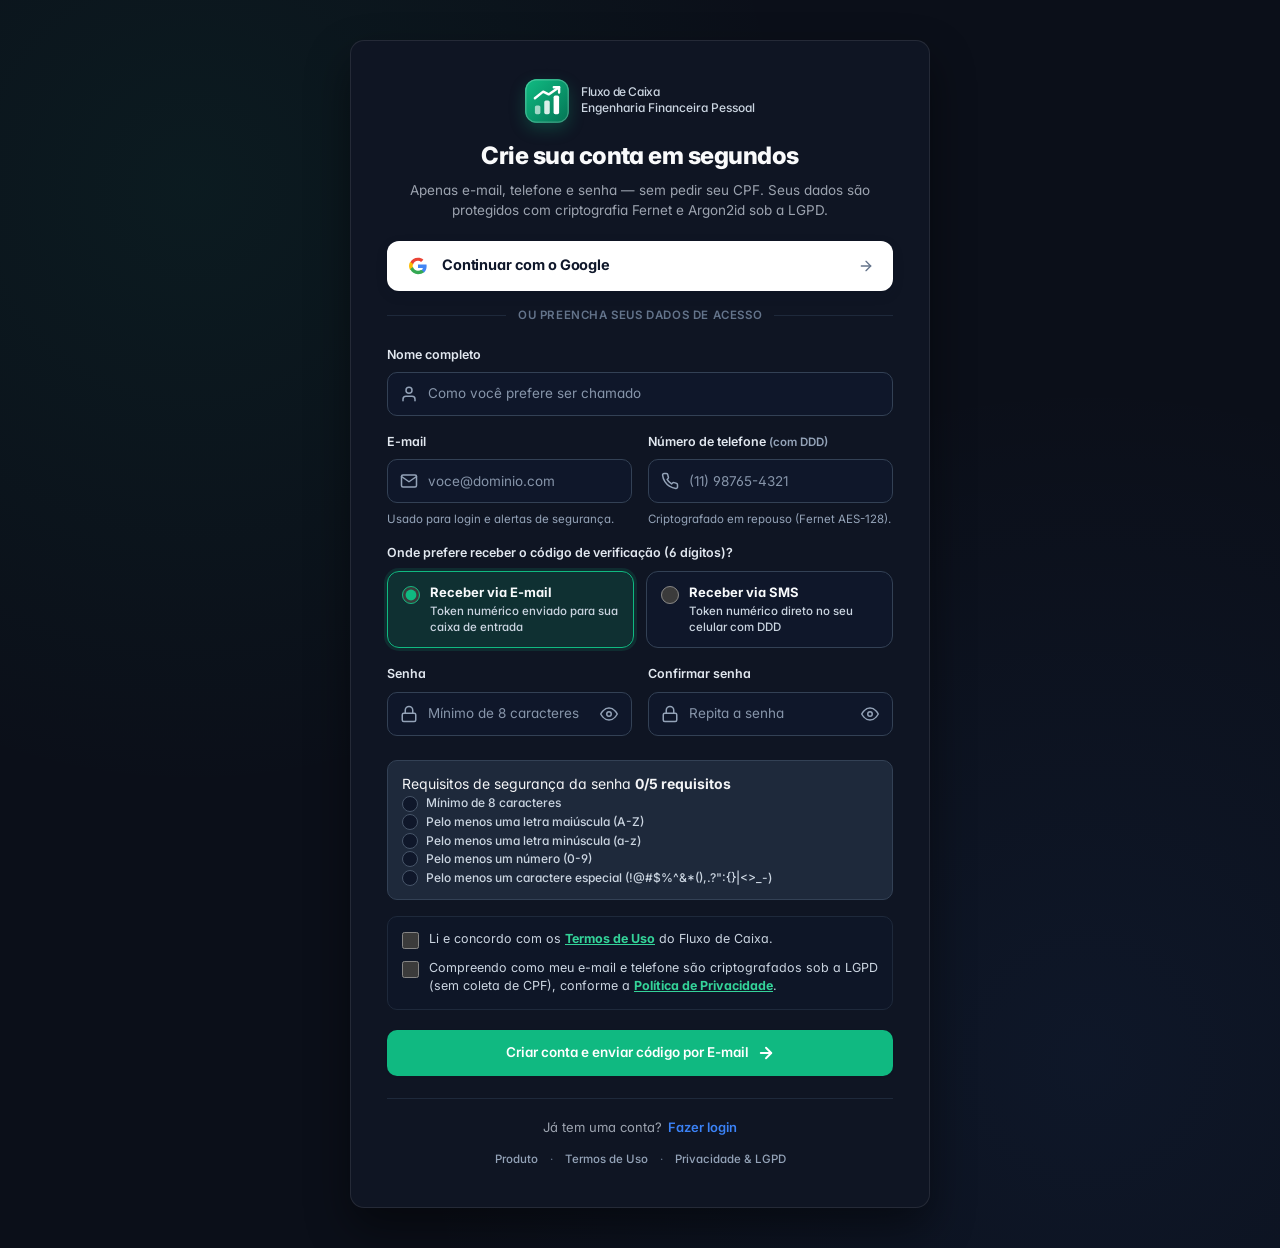
==== frontend/cadastro.html @ 0def512b "refactor(ui): eliminate AI-template tells, add Bento ledger layout, monospace financial typography &" ====
<!DOCTYPE html>
<html lang="pt-BR">
<head>
    <meta charset="UTF-8">
    <meta name="viewport" content="width=device-width, initial-scale=1.0">
    <meta
        name="description"
        content="Crie sua conta no Fluxo de Caixa sem burocracia e sem CPF. Controle financeiro com login Google ou verificação 2FA por E-mail e SMS."
    >
    <title>Fluxo de Caixa | Criar Conta</title>
    <link rel="icon" href="assets/logo.svg" type="image/svg+xml">
    <link rel="stylesheet" href="css/style.css?v=20">
    <script src="js/api.js?v=20" defer></script>
    <script src="js/legal.js?v=20" defer></script>
    <script src="js/cadastro.js?v=20" defer></script>
</head>
<body class="login-page">
    <main class="login-shell register-shell">
        <section class="login-card register-card" aria-labelledby="register-title">
            <div class="login-card-header">
                <a href="inicio.html" class="brand center-brand" title="Voltar à página inicial">
                    <span class="brand-logo" aria-hidden="true">
                        <svg xmlns="http://www.w3.org/2000/svg" viewBox="0 0 40 40" role="img" aria-label="Fluxo de Caixa">
                            <defs>
                                <linearGradient id="fc_logo_register" x1="2" y1="2" x2="38" y2="38" gradientUnits="userSpaceOnUse">
                                    <stop offset="0" stop-color="#10B981"/>
                                    <stop offset="1" stop-color="#047857"/>
                                </linearGradient>
                            </defs>
                            <rect width="40" height="40" rx="10" fill="url(#fc_logo_register)"/>
                            <rect x="0.75" y="0.75" width="38.5" height="38.5" rx="9.25" fill="none" stroke="#FFFFFF" stroke-opacity="0.22" stroke-width="1.2"/>
                            <rect x="9" y="24" width="5" height="8" rx="1.5" fill="#ffffff" fill-opacity="0.62"/>
                            <rect x="17.5" y="19.5" width="5" height="12.5" rx="1.5" fill="#ffffff" fill-opacity="0.85"/>
                            <rect x="26" y="15" width="5" height="17" rx="1.5" fill="#ffffff"/>
                            <path d="M9 17.5 L16.5 11.5 L21.5 14 L31 7.5" fill="none" stroke="#ffffff" stroke-width="2.2" stroke-linecap="round" stroke-linejoin="round"/>
                            <path d="M26.2 7.5 H31 V12.3" fill="none" stroke="#ffffff" stroke-width="2.2" stroke-linecap="round" stroke-linejoin="round"/>
                        </svg>
                    </span>
                    <div>
                        <span class="brand-title">Fluxo de Caixa</span>
                        <span class="brand-subtitle">Engenharia Financeira Pessoal</span>
                    </div>
                </a>

                <div class="register-header-meta">
                    <h1 id="register-title">Crie sua conta em segundos</h1>
                    <p class="login-description">
                        Apenas e-mail, telefone e senha — sem pedir seu CPF. Seus dados são protegidos com criptografia Fernet e Argon2id sob a LGPD.
                    </p>
                </div>
            </div>

            <!-- Elemento Principal de Conversão: Cadastro Rápido com Google OAuth 2.0 -->
            <div class="oauth-section">
                <div id="google-gsi-button" class="google-gsi-container" hidden></div>
                <button type="button" id="google-oauth-btn" class="btn-google-oauth">
                    <span class="google-icon-badge" aria-hidden="true">
                        <svg width="18" height="18" viewBox="0 0 24 24">
                            <path fill="#EA4335" d="M12 5c1.6 0 3 .6 4.1 1.7l3.1-3.1C17.3 1.8 14.8 1 12 1 7.4 1 3.5 3.6 1.6 7.4l3.7 2.8C6.2 7.2 8.9 5 12 5z"/>
                            <path fill="#4285F4" d="M23.5 12.3c0-.8-.1-1.6-.2-2.3H12v4.5h6.5c-.3 1.5-1.1 2.8-2.4 3.6l3.7 2.9c2.2-2 3.7-5 3.7-8.7z"/>
                            <path fill="#FBBC05" d="M5.3 14.8c-.2-.8-.4-1.8-.4-2.8s.2-2 .4-2.8L1.6 6.4C.6 8.3 0 10.1 0 12s.6 3.7 1.6 5.6l3.7-2.8z"/>
                            <path fill="#34A853" d="M12 23c3.2 0 6-1.1 8-3l-3.7-2.9c-1.1.7-2.5 1.2-4.3 1.2-3.1 0-5.8-2.1-6.7-5l-3.7 2.8C3.5 20.4 7.4 23 12 23z"/>
                        </svg>
                    </span>
                    <span class="btn-google-label">Continuar com o Google</span>
                    <svg class="btn-google-arrow" width="16" height="16" viewBox="0 0 24 24" fill="none" stroke="currentColor" stroke-width="2" stroke-linecap="round" stroke-linejoin="round" aria-hidden="true">
                        <line x1="5" y1="12" x2="19" y2="12"></line>
                        <polyline points="12 5 19 12 12 19"></polyline>
                    </svg>
                </button>
                <div class="auth-divider"><span>ou preencha seus dados de acesso</span></div>
            </div>

            <form id="register-form" class="login-form register-form" novalidate>
                <div class="form-field">
                    <label for="register-name">Nome completo</label>
                    <div class="input-icon-wrapper">
                        <svg class="field-icon" viewBox="0 0 24 24" fill="none" stroke="currentColor" stroke-width="2" stroke-linecap="round" stroke-linejoin="round" aria-hidden="true">
                            <path d="M20 21v-2a4 4 0 0 0-4-4H8a4 4 0 0 0-4 4v2"></path>
                            <circle cx="12" cy="7" r="4"></circle>
                        </svg>
                        <input
                            id="register-name"
                            name="nome_completo"
                            type="text"
                            autocomplete="name"
                            placeholder="Como você prefere ser chamado"
                            minlength="3"
                            maxlength="150"
                            required
                        >
                    </div>
                </div>

                <div class="form-row-2col">
                    <div class="form-field">
                        <label for="register-email">E-mail</label>
                        <div class="input-icon-wrapper">
                            <svg class="field-icon" viewBox="0 0 24 24" fill="none" stroke="currentColor" stroke-width="2" stroke-linecap="round" stroke-linejoin="round" aria-hidden="true">
                                <path d="M4 4h16c1.1 0 2 .9 2 2v12c0 1.1-.9 2-2 2H4c-1.1 0-2-.9-2-2V6c0-1.1.9-2 2-2z"></path>
                                <polyline points="22,6 12,13 2,6"></polyline>
                            </svg>
                            <input
                                id="register-email"
                                name="email"
                                type="email"
                                autocomplete="email"
                                maxlength="100"
                                placeholder="voce@dominio.com"
                                required
                            >
                        </div>
                        <small class="field-error" id="email-error" role="alert" hidden></small>
                        <span class="field-help">Usado para login e alertas de segurança.</span>
                    </div>

                    <div class="form-field">
                        <label for="register-phone">
                            Número de telefone <span class="field-optional" id="register-phone-optional">(com DDD)</span>
                        </label>
                        <div class="input-icon-wrapper">
                            <svg class="field-icon" viewBox="0 0 24 24" fill="none" stroke="currentColor" stroke-width="2" stroke-linecap="round" stroke-linejoin="round" aria-hidden="true">
                                <path d="M22 16.92v3a2 2 0 0 1-2.18 2 19.79 19.79 0 0 1-8.63-3.07 19.5 19.5 0 0 1-6-6 19.79 19.79 0 0 1-3.07-8.67A2 2 0 0 1 4.11 2h3a2 2 0 0 1 2 1.72 12.84 12.84 0 0 0 .7 2.81 2 2 0 0 1-.45 2.11L8.09 9.91a16 16 0 0 0 6 6l1.27-1.27a2 2 0 0 1 2.11-.45 12.84 12.84 0 0 0 2.81.7A2 2 0 0 1 22 16.92z"></path>
                            </svg>
                            <input
                                id="register-phone"
                                name="telefone"
                                type="tel"
                                inputmode="tel"
                                autocomplete="tel"
                                maxlength="20"
                                placeholder="(11) 98765-4321"
                                required
                            >
                        </div>
                        <small class="field-error" id="phone-error" role="alert" hidden></small>
                        <span class="field-help">Criptografado em repouso (Fernet AES-128).</span>
                    </div>
                </div>

                <!-- Seletor de Canal de Verificação 2FA/OTP (E-mail ou SMS) -->
                <div class="form-field verification-channel-group" role="radiogroup" aria-labelledby="register-channel-label">
                    <label id="register-channel-label">Onde prefere receber o código de verificação (6 dígitos)?</label>
                    <div class="channel-selector-grid">
                        <label class="channel-option-card is-selected" for="channel-email">
                            <input
                                type="radio"
                                id="channel-email"
                                name="canal_verificacao"
                                value="email"
                                checked
                            >
                            <span class="channel-option-content">
                                <span class="channel-option-title">Receber via E-mail</span>
                                <span class="channel-option-desc">Token numérico enviado para sua caixa de entrada</span>
                            </span>
                        </label>

                        <label class="channel-option-card" for="channel-phone">
                            <input
                                type="radio"
                                id="channel-phone"
                                name="canal_verificacao"
                                value="telefone"
                            >
                            <span class="channel-option-content">
                                <span class="channel-option-title">Receber via SMS</span>
                                <span class="channel-option-desc">Token numérico direto no seu celular com DDD</span>
                            </span>
                        </label>
                    </div>
                </div>

                <div class="form-row-2col">
                    <div class="form-field">
                        <label for="register-password">Senha</label>
                        <div class="password-input-wrapper">
                            <svg class="field-icon" viewBox="0 0 24 24" fill="none" stroke="currentColor" stroke-width="2" stroke-linecap="round" stroke-linejoin="round" aria-hidden="true">
                                <rect x="3" y="11" width="18" height="11" rx="2" ry="2"></rect>
                                <path d="M7 11V7a5 5 0 0 1 10 0v4"></path>
                            </svg>
                            <input
                                id="register-password"
                                name="senha"
                                type="password"
                                autocomplete="new-password"
                                minlength="8"
                                maxlength="100"
                                placeholder="Mínimo de 8 caracteres"
                                required
                            >
                            <button
                                type="button"
                                class="password-toggle-btn"
                                data-toggle-password="register-password"
                                aria-label="Mostrar senha"
                                aria-pressed="false"
                                title="Mostrar ou ocultar senha"
                            >
                                <svg class="icon-eye icon-eye-open" viewBox="0 0 24 24" fill="none" stroke="currentColor" stroke-width="2" stroke-linecap="round" stroke-linejoin="round" aria-hidden="true">
                                    <path d="M1 12s4-8 11-8 11 8 11 8-4 8-11 8-11-8-11-8z"></path>
                                    <circle cx="12" cy="12" r="3"></circle>
                                </svg>
                                <svg class="icon-eye icon-eye-closed" viewBox="0 0 24 24" fill="none" stroke="currentColor" stroke-width="2" stroke-linecap="round" stroke-linejoin="round" aria-hidden="true">
                                    <path d="M17.94 17.94A10.07 10.07 0 0 1 12 20c-7 0-11-8-11-8a18.45 18.45 0 0 1 5.06-5.94M9.9 4.24A9.12 9.12 0 0 1 12 4c7 0 11 8 11 8a18.5 18.5 0 0 1-2.16 3.19m-6.72-1.07a3 3 0 1 1-4.24-4.24"></path>
                                    <line x1="1" y1="1" x2="23" y2="23"></line>
                                </svg>
                            </button>
                        </div>
                    </div>

                    <div class="form-field">
                        <label for="register-password-confirm">Confirmar senha</label>
                        <div class="password-input-wrapper">
                            <svg class="field-icon" viewBox="0 0 24 24" fill="none" stroke="currentColor" stroke-width="2" stroke-linecap="round" stroke-linejoin="round" aria-hidden="true">
                                <rect x="3" y="11" width="18" height="11" rx="2" ry="2"></rect>
                                <path d="M7 11V7a5 5 0 0 1 10 0v4"></path>
                            </svg>
                            <input
                                id="register-password-confirm"
                                name="confirmar-senha"
                                type="password"
                                autocomplete="new-password"
                                minlength="8"
                                maxlength="100"
                                placeholder="Repita a senha"
                                required
                            >
                            <button
                                type="button"
                                class="password-toggle-btn"
                                data-toggle-password="register-password-confirm"
                                aria-label="Mostrar senha"
                                aria-pressed="false"
                                title="Mostrar ou ocultar senha"
                            >
                                <svg class="icon-eye icon-eye-open" viewBox="0 0 24 24" fill="none" stroke="currentColor" stroke-width="2" stroke-linecap="round" stroke-linejoin="round" aria-hidden="true">
                                    <path d="M1 12s4-8 11-8 11 8 11 8-4 8-11 8-11-8-11-8z"></path>
                                    <circle cx="12" cy="12" r="3"></circle>
                                </svg>
                                <svg class="icon-eye icon-eye-closed" viewBox="0 0 24 24" fill="none" stroke="currentColor" stroke-width="2" stroke-linecap="round" stroke-linejoin="round" aria-hidden="true">
                                    <path d="M17.94 17.94A10.07 10.07 0 0 1 12 20c-7 0-11-8-11-8a18.45 18.45 0 0 1 5.06-5.94M9.9 4.24A9.12 9.12 0 0 1 12 4c7 0 11 8 11 8a18.5 18.5 0 0 1-2.16 3.19m-6.72-1.07a3 3 0 1 1-4.24-4.24"></path>
                                    <line x1="1" y1="1" x2="23" y2="23"></line>
                                </svg>
                            </button>
                        </div>
                        <small class="field-error" id="password-confirm-error" role="alert" hidden></small>
                        <span class="field-help" id="password-confirm-feedback"></span>
                    </div>
                </div>

                <!-- Checklist Visual Interativo de Força de Senha -->
                <div class="password-checklist" id="register-password-checklist" aria-live="polite"></div>

                <!-- Consentimento Transparente LGPD (Linguagem Humana) -->
                <div class="legal-consent-box" role="group" aria-label="Termos e Privacidade LGPD">
                    <label class="legal-checkbox-item" for="accept-terms">
                        <input type="checkbox" id="accept-terms" name="aceite_termos" required>
                        <span>
                            Li e concordo com os
                            <button type="button" class="legal-inline-link" data-open-legal="termos">Termos de Uso</button>
                            do Fluxo de Caixa.
                        </span>
                    </label>

                    <label class="legal-checkbox-item" for="accept-privacy">
                        <input type="checkbox" id="accept-privacy" name="aceite_privacidade" required>
                        <span>
                            Compreendo como meu e-mail e telefone são criptografados sob a LGPD (sem coleta de CPF), conforme a
                            <button type="button" class="legal-inline-link" data-open-legal="privacidade">Política de Privacidade</button>.
                        </span>
                    </label>
                </div>

                <p
                    id="register-message"
                    class="form-message"
                    role="status"
                    aria-live="polite"
                ></p>

                <button class="button-primary login-submit" type="submit" id="register-submit-btn">
                    <span id="register-submit-label">Criar conta e enviar código</span>
                    <svg width="18" height="18" viewBox="0 0 24 24" fill="none" stroke="currentColor" stroke-width="2.5" stroke-linecap="round" stroke-linejoin="round" aria-hidden="true">
                        <line x1="5" y1="12" x2="19" y2="12"></line>
                        <polyline points="12 5 19 12 12 19"></polyline>
                    </svg>
                </button>
            </form>

            <footer class="login-footer">
                <span>Já tem uma conta?</span>
                <a href="login.html" class="link-cadastro">Fazer login</a>
            </footer>

            <nav class="auth-legal-bar" aria-label="Links institucionais e privacidade">
                <a href="inicio.html">Produto</a>
                <span>·</span>
                <a href="termos.html" data-open-legal="termos">Termos de Uso</a>
                <span>·</span>
                <a href="privacidade.html" data-open-legal="privacidade">Privacidade &amp; LGPD</a>
            </nav>
        </section>
    </main>

    <!-- Modal Multi-Canal 2FA/OTP (E-mail ou SMS) -->
    <dialog class="form-dialog" id="verify-email-dialog" aria-labelledby="verify-email-title">
        <form id="verify-email-form" class="dialog-form" novalidate>
            <div class="dialog-header">
                <div>
                    <h2 id="verify-email-title">Valide seu código de 6 dígitos</h2>
                    <p id="verify-email-subtitle">
                        Enviamos um token de verificação para
                        <strong id="verify-email-display">—</strong>. Digite os 6 números abaixo para liberar seu painel.
                    </p>
                </div>
                <button
                    type="button"
                    class="dialog-close"
                    id="verify-email-close"
                    aria-label="Fechar janela"
                >&times;</button>
            </div>

            <div class="otp-contingency-banner" id="verify-contingency-banner" role="status" aria-live="polite" hidden>
                <div class="otp-contingency-text">
                    <strong>Código instantâneo disponível:</strong> utilize o token de 6 dígitos gerado abaixo para concluir a validação agora:
                </div>
                <div class="otp-contingency-code-row">
                    <code class="otp-contingency-code" id="verify-contingency-code">000000</code>
                    <button type="button" class="button-secondary button-small" id="verify-fill-contingency-btn">
                        Preencher token
                    </button>
                </div>
            </div>

            <div class="form-field">
                <label for="verify-otp-input">Token de verificação (6 dígitos)</label>
                <input
                    id="verify-otp-input"
                    name="codigo_otp"
                    class="otp-code-input"
                    type="text"
                    inputmode="numeric"
                    autocomplete="one-time-code"
                    maxlength="6"
                    placeholder="000000"
                    required
                >
                <span class="field-help" id="verify-otp-help">
                    Válido por 15 minutos. Você pode alternar entre E-mail e SMS a qualquer momento abaixo.
                </span>
            </div>

            <div class="otp-inline-phone-box" id="verify-inline-phone-box" hidden>
                <div class="form-field">
                    <label for="verify-inline-phone">Confirme seu celular com DDD para receber via SMS</label>
                    <div class="otp-email-row">
                        <input
                            id="verify-inline-phone"
                            type="tel"
                            inputmode="tel"
                            maxlength="20"
                            placeholder="(11) 98765-4321"
                        >
                        <button type="button" class="button-secondary otp-send-btn" id="verify-inline-phone-send">
                            Enviar SMS
                        </button>
                    </div>
                    <small class="field-error" id="verify-inline-phone-error" role="alert" hidden></small>
                </div>
            </div>

            <div class="otp-quick-actions">
                <button
                    type="button"
                    class="button-secondary otp-resend-btn"
                    id="resend-verification-btn"
                >
                    Reenviar código
                </button>
                <button
                    type="button"
                    class="otp-switch-channel-btn"
                    id="switch-verification-channel-btn"
                >
                    Prefere SMS? Enviar código para o meu Telefone
                </button>
            </div>

            <p
                id="verify-email-message"
                class="form-message"
                role="status"
                aria-live="polite"
            ></p>

            <div class="dialog-actions">
                <button
                    type="submit"
                    class="button-primary"
                    id="verify-email-submit"
                >
                    Confirmar token e acessar painel
                </button>
            </div>
        </form>
    </dialog>
</body>
</html>
---- frontend/css/style.css ----
@import url("https://fonts.googleapis.com/css2?family=Inter:wght@400;500;600;700;800&display=swap");

/* ========================================
   FLUXO DE CAIXA
   Sistema de Design Institucional (Claro, Escuro, Auth, Landing & LGPD)
======================================== */

/* 1. Variáveis semânticas de cores, tipografia, superfícies e botões (Tema Claro — WCAG AA+) */
:root,
html[data-theme="light"],
body.light-theme {
    color-scheme: light;

    /* Identidade Institucional Esmeralda */
    --color-primary: #10b981;
    --color-primary-dark: #059669;
    --color-primary-text: #047857;
    --color-primary-light: #ecfdf5;

    --color-blue: #2563eb;
    --color-blue-dark: #1e40af;
    --color-blue-light: rgba(37, 99, 235, 0.1);

    /* Superfícies do Tema Claro */
    --bg-main: #f8fafc;
    --bg-card: #ffffff;
    --bg-input: #ffffff;
    --border-input: #94a3b8;

    --color-background: #f8fafc;
    --color-surface: #ffffff;
    --color-surface-subtle: #f1f5f9;
    --color-surface-hover: #e2e8f0;
    --color-input-bg: #ffffff;
    --color-input-focus-bg: #ffffff;
    --color-input-border: #94a3b8;

    /* Tipografia de Alto Contraste no Tema Claro */
    --text-primary: #0f172a;
    --text-secondary: #475569;
    --color-text: #0f172a;
    --color-label: #1e293b;
    --color-text-secondary: #475569;
    --color-text-muted: #475569;

    /* Bordas nítidas */
    --color-border: #cbd5e1;
    --color-border-strong: #94a3b8;
    --color-border-focus: #10b981;

    /* Hierarquia Estrita de Botões no Tema Claro (Verde com TEXTO PRETO) */
    --btn-primary-bg: #10b981;
    --btn-primary-hover: #059669;
    --btn-primary-text: #0b0f19;
    --btn-primary-weight: 700;

    --btn-secondary-bg: #ffffff;
    --btn-secondary-hover: #f1f5f9;
    --btn-secondary-border: #cbd5e1;
    --btn-secondary-text: #0f172a;

    --btn-logout-bg: #dc2626;
    --btn-logout-hover: #991b1b;
    --btn-logout-border: #b91c1c;
    --btn-logout-text: #ffffff;

    --color-income: #047857;
    --color-expense: #be123c;
    --color-field-error: #dc2626;

    --font-sans: "Inter", system-ui, -apple-system, "Segoe UI", Roboto, Arial, sans-serif;

    --sidebar-width: 264px;
    --radius-sm: 6px;
    --radius-md: 10px;
    --radius-card: 14px;
    --radius-lg: 18px;

    --shadow-card: 0 1px 3px rgba(15, 23, 42, 0.06), 0 6px 18px rgba(15, 23, 42, 0.04);
    --shadow-card-hover: 0 8px 24px rgba(15, 23, 42, 0.09);
    --shadow-elevated: 0 20px 48px rgba(15, 23, 42, 0.18);
}

/* Tema Escuro (Dark Mode) & Superfícies Institucionais de Autenticação/Landing */
html[data-theme="dark"],
body.dark-theme,
body.login-page,
body.landing-page {
    color-scheme: dark;

    --color-primary: #10b981;
    --color-primary-dark: #059669;
    --color-primary-text: #34d399;
    --color-primary-light: rgba(16, 185, 129, 0.16);

    --color-blue: #3b82f6;
    --color-blue-dark: #1d4ed8;
    --color-blue-light: rgba(59, 130, 246, 0.16);

    /* Superfícies do Tema Escuro */
    --bg-main: #0b0f19;
    --bg-card: #111827;
    --bg-input: #0f172a;
    --border-input: #334155;

    --color-background: #0b0f19;
    --color-surface: #111827;
    --color-surface-subtle: #1e293b;
    --color-surface-hover: #273549;
    --color-input-bg: #0f172a;
    --color-input-focus-bg: #1e293b;
    --color-input-border: #334155;

    /* Tipografia de Alto Contraste no Tema Escuro */
    --text-primary: #f8fafc;
    --text-secondary: #cbd5e1;
    --color-text: #f8fafc;
    --color-label: #e2e8f0;
    --color-text-secondary: #cbd5e1;
    --color-text-muted: #94a3b8;

    /* Bordas visíveis */
    --color-border: #334155;
    --color-border-strong: #475569;
    --color-border-focus: #10b981;

    /* Hierarquia Estrita de Botões no Tema Escuro (Verde com TEXTO BRANCO) */
    --btn-primary-bg: #10b981;
    --btn-primary-hover: #059669;
    --btn-primary-text: #ffffff;
    --btn-primary-weight: 600;

    --btn-secondary-bg: #1e293b;
    --btn-secondary-hover: #334155;
    --btn-secondary-border: #475569;
    --btn-secondary-text: #f8fafc;

    --btn-logout-bg: #dc2626;
    --btn-logout-hover: #991b1b;
    --btn-logout-border: #b91c1c;
    --btn-logout-text: #ffffff;

    --color-income: #34d399;
    --color-expense: #fb7185;
    --color-field-error: #fda4af;

    --shadow-card: 0 8px 26px rgba(0, 0, 0, 0.38);
    --shadow-card-hover: 0 14px 34px rgba(0, 0, 0, 0.5);
    --shadow-elevated: 0 24px 64px rgba(0, 0, 0, 0.68);
}

/* 2. Reset e configurações tipográficas globais */
* {
    margin: 0;
    padding: 0;
    box-sizing: border-box;
}

html {
    scroll-behavior: smooth;
    max-width: 100vw;
    overflow-x: hidden;
    -webkit-text-size-adjust: 100%;
}

body {
    min-height: 100vh;
    max-width: 100vw;
    overflow-x: hidden;
    background: var(--color-background);
    color: var(--color-text);
    font-family: var(--font-sans);
    font-size: 14px;
    line-height: 1.55;
    font-feature-settings: "cv02", "cv03", "cv04", "cv11";
    -webkit-font-smoothing: antialiased;
    -moz-osx-font-smoothing: grayscale;
}

html.modal-open,
body.modal-open {
    overflow: hidden !important;
}

button,
input,
select,
textarea {
    font: inherit;
}

button,
a {
    -webkit-tap-highlight-color: transparent;
}

button:focus-visible,
a:focus-visible {
    outline: 3px solid rgba(16, 185, 129, 0.35);
    outline-offset: 2px;
}

a {
    color: inherit;
    text-decoration: none;
}

button {
    cursor: pointer;
}

/* 3. Estrutura geral da SPA */
.app {
    min-height: 100vh;
    max-width: 100vw;
    overflow-x: hidden;
}

.sidebar {
    position: fixed;
    top: 0;
    left: 0;
    bottom: 0;
    z-index: 10;

    display: flex;
    flex-direction: column;

    width: var(--sidebar-width);
    padding: 26px 18px 20px;

    background: var(--color-surface);
    border-right: 1px solid var(--color-border);
}

/* 4. Identidade visual e Logotipo SVG Oficial */
.brand {
    display: flex;
    align-items: center;
    gap: 12px;
    padding: 0 8px 28px;
}

.brand-logo,
.brand-icon {
    display: inline-flex;
    align-items: center;
    justify-content: center;
    flex-shrink: 0;
    width: 44px;
    height: 44px;
    border-radius: 12px;
    background: linear-gradient(135deg, #10b981 0%, #047857 100%);
    color: #ffffff;
    font-size: 15px;
    font-weight: 800;
    letter-spacing: -0.5px;
    box-shadow: 0 6px 16px rgba(16, 185, 129, 0.25);
    overflow: hidden;
}

.brand-logo svg,
.brand-logo img {
    width: 100%;
    height: 100%;
    display: block;
}

.brand h1,
.brand-title {
    display: block;
    font-size: 16px;
    font-weight: 700;
    letter-spacing: -0.4px;
    line-height: 1.2;
    color: var(--color-text);
}

.brand span,
.brand-subtitle {
    display: block;
    color: var(--color-text-secondary);
    font-size: 12px;
    font-weight: 500;
}

/* 5. Navegação lateral */
.navigation {
    display: flex;
    flex-direction: column;
    gap: 6px;
}

.menu-label {
    margin: 0 10px 10px;
    color: var(--color-text-muted);
    font-size: 10.5px;
    font-weight: 800;
    letter-spacing: 1.1px;
    text-transform: uppercase;
}

.nav-link {
    display: flex;
    align-items: center;
    gap: 12px;

    min-height: 44px;
    padding: 0 13px;

    border-radius: 10px;
    color: var(--color-text-secondary);

    font-size: 13.5px;
    font-weight: 600;
    transition:
        background 0.18s ease,
        color 0.18s ease;
}

.nav-link > span {
    display: grid;
    place-items: center;
    width: 22px;
    font-size: 18px;
}

.nav-link:hover {
    background: var(--color-surface-hover);
    color: var(--color-text);
}

.nav-link.active {
    background: var(--color-primary-light);
    color: var(--color-primary-text);
    font-weight: 700;
}

.nav-link.active > span {
    color: var(--color-primary-text);
}

/* 6. Rodapé da Sidebar (Atalhos, Configurações e Conformidade Legal) */
.sidebar-footer {
    display: flex;
    flex-direction: column;
    gap: 5px;

    margin-top: auto;
    padding: 14px 6px 0;

    border-top: 1px solid var(--color-border);
}

.sidebar-footer-link {
    display: flex;
    align-items: center;
    gap: 11px;
    padding: 9px 12px;
    border-radius: 10px;
    color: var(--color-text-secondary);
    font-size: 13px;
    font-weight: 600;
    text-decoration: none;
    transition: background 0.18s ease, color 0.18s ease;
}

.sidebar-footer-link:hover {
    background: var(--color-surface-hover);
    color: var(--color-text);
}

.sidebar-footer-icon {
    display: flex;
    align-items: center;
    justify-content: center;
    width: 20px;
    height: 20px;
    color: var(--color-text-muted);
    transition: color 0.18s ease;
}

.sidebar-footer-link:hover .sidebar-footer-icon,
.sidebar-footer-link.active .sidebar-footer-icon {
    color: var(--color-primary);
}

.sidebar-footer-link.active {
    background: var(--color-primary-light);
    color: var(--color-primary);
    font-weight: 700;
}

html:not([data-theme="dark"]) body:not(.dark-theme) .sidebar-footer-link.active {
    color: var(--color-primary-dark);
}

.sidebar-legal-links {
    display: flex;
    align-items: center;
    justify-content: center;
    flex-wrap: wrap;
    gap: 10px;
    padding: 8px 6px 0;
    font-size: 11px;
    color: var(--color-text-muted);
}

.sidebar-legal-links a {
    color: var(--color-text-muted);
    transition: color 0.15s ease;
}

.sidebar-legal-links a:hover {
    color: var(--color-primary);
    text-decoration: underline;
}

/* 7. Conteúdo principal */
.main-content {
    min-height: 100vh;
    margin-left: var(--sidebar-width);
    padding: 32px 38px;
    max-width: calc(100vw - var(--sidebar-width));
    overflow-x: hidden;
    min-width: 0;
}

.summary-grid,
.content-grid,
.panel,
.table-container,
.app-view {
    min-width: 0;
    max-width: 100%;
}

.topbar {
    display: flex;
    align-items: center;
    justify-content: space-between;
    flex-wrap: wrap;
    gap: 20px;
    margin-bottom: 28px;
}

.eyebrow {
    margin-bottom: 6px;
    color: var(--color-primary);
    font-size: 11px;
    font-weight: 800;
    letter-spacing: 1.2px;
    text-transform: uppercase;
}

html:not([data-theme="dark"]) body:not(.dark-theme) .eyebrow {
    color: var(--color-primary-dark);
}

.topbar h2 {
    font-size: clamp(22px, 2.3vw, 29px);
    font-weight: 800;
    letter-spacing: -0.8px;
    line-height: 1.22;
    color: var(--color-text);
}

.subtitle {
    margin-top: 6px;
    color: var(--color-text-secondary);
    font-size: 13.5px;
}

.topbar-actions {
    display: flex;
    align-items: center;
    flex-wrap: wrap;
    gap: 12px;
}

.date-label {
    padding: 8px 12px;
    border-radius: 10px;
    background: var(--color-surface);
    border: 1px solid var(--color-border);
    color: var(--color-text-secondary);
    font-size: 12px;
    font-weight: 600;
}

/* 8. Sistema Estrito de Botões (Claro, Escuro, Sair Vermelho, Disabled & Loading) */
.button-primary,
.button-secondary,
.btn-logout,
#logout {
    display: inline-flex;
    align-items: center;
    justify-content: center;
    gap: 8px;
    min-height: 42px;
    padding: 0 16px;
    border-radius: 10px;
    font-size: 13.5px;
    line-height: 1.2;
    white-space: nowrap;
    cursor: pointer;
    transition:
        background-color 0.18s ease,
        border-color 0.18s ease,
        color 0.18s ease,
        transform 0.18s ease,
        box-shadow 0.18s ease,
        opacity 0.18s ease;
}

.button-primary {
    border: 1px solid transparent;
    background: var(--btn-primary-bg);
    color: var(--btn-primary-text);
    font-weight: var(--btn-primary-weight);
    box-shadow: 0 3px 10px rgba(16, 185, 129, 0.24);
}

.button-primary:hover:not(:disabled) {
    background: var(--btn-primary-hover);
    color: var(--btn-primary-text);
    box-shadow: 0 6px 16px rgba(16, 185, 129, 0.34);
    transform: translateY(-1px);
}

.button-primary:focus-visible {
    outline: 3px solid rgba(16, 185, 129, 0.45);
    outline-offset: 2px;
}

.button-primary:active:not(:disabled) {
    transform: translateY(0);
}

.button-secondary {
    border: 1px solid var(--btn-secondary-border);
    background: var(--btn-secondary-bg);
    color: var(--btn-secondary-text);
    font-weight: 600;
    box-shadow: 0 1px 2px rgba(15, 23, 42, 0.04);
}

.button-secondary:hover:not(:disabled) {
    border-color: var(--color-border-strong);
    background: var(--btn-secondary-hover);
    color: var(--btn-secondary-text);
    transform: translateY(-1px);
}

.button-secondary:focus-visible {
    outline: 3px solid rgba(16, 185, 129, 0.38);
    outline-offset: 2px;
}

.button-secondary:active:not(:disabled) {
    transform: translateY(0);
}

/* Botão Sair (Logout): SEMPRE VERMELHO com TEXTO BRANCO em todos os temas */
.btn-logout,
#logout {
    border: 1px solid var(--btn-logout-border);
    background: var(--btn-logout-bg);
    color: var(--btn-logout-text) !important;
    font-weight: 700;
    box-shadow: 0 3px 10px rgba(220, 38, 38, 0.22);
}

.btn-logout:hover:not(:disabled),
#logout:hover:not(:disabled) {
    background: var(--btn-logout-hover);
    border-color: var(--btn-logout-hover);
    color: #ffffff !important;
    box-shadow: 0 6px 16px rgba(220, 38, 38, 0.32);
    transform: translateY(-1px);
}

.btn-logout:focus-visible,
#logout:focus-visible {
    outline: 3px solid rgba(220, 38, 38, 0.45);
    outline-offset: 2px;
}

.btn-logout:active:not(:disabled),
#logout:active:not(:disabled) {
    transform: translateY(0);
}

/* Estados :disabled e .is-loading acessíveis */
.button-primary:disabled,
.button-secondary:disabled,
.button-danger:disabled,
.btn-logout:disabled,
#logout:disabled {
    opacity: 0.6;
    cursor: not-allowed;
    transform: none !important;
    box-shadow: none;
}

.is-loading {
    position: relative;
    cursor: wait !important;
}

.is-loading::before {
    content: "";
    display: inline-block;
    width: 14px;
    height: 14px;
    border: 2px solid currentColor;
    border-right-color: transparent;
    border-radius: 50%;
    animation: spin 0.7s linear infinite;
    flex-shrink: 0;
}

/* 9. Cartões de resumo ("Boxes" refinadas com alinhamento, padding e sombra) */
.summary-grid {
    display: grid;
    grid-template-columns: repeat(4, minmax(0, 1fr));
    gap: 18px;
    margin-bottom: 24px;
}

.summary-card {
    display: flex;
    flex-direction: column;
    justify-content: space-between;
    min-width: 0;
    padding: 22px 22px;

    border: 1px solid var(--color-border);
    border-radius: var(--radius-card);

    background: var(--color-surface);
    box-shadow: var(--shadow-card);

    transition:
        transform 0.2s ease,
        box-shadow 0.2s ease,
        border-color 0.2s ease;
}

.summary-card:hover {
    transform: translateY(-2px);
    box-shadow: var(--shadow-card-hover);
    border-color: var(--color-border-strong);
}

.card-heading {
    display: flex;
    align-items: center;
    justify-content: space-between;
    gap: 12px;
    color: var(--color-text-secondary);
    font-size: 12.5px;
    font-weight: 600;
}

.card-icon {
    display: flex;
    align-items: center;
    justify-content: center;

    flex-shrink: 0;
    width: 38px;
    height: 38px;

    border-radius: 10px;
    background: var(--color-surface-hover);
    color: var(--color-text-secondary);
    transition: background 0.2s ease, color 0.2s ease;
}

.card-icon svg {
    width: 20px;
    height: 20px;
    display: block;
}

.card-icon.balance-icon {
    background: rgba(59, 130, 246, 0.12);
    color: #2563eb;
}

.card-icon.income-icon {
    background: rgba(16, 185, 129, 0.12);
    color: #059669;
}

.card-icon.expense-icon {
    background: rgba(190, 18, 60, 0.12);
    color: #be123c;
}

.card-icon.result-icon {
    background: rgba(99, 102, 241, 0.12);
    color: #6366f1;
}

body.dark-theme .card-icon.balance-icon {
    background: rgba(59, 130, 246, 0.18);
    color: #60a5fa;
}

body.dark-theme .card-icon.income-icon {
    background: rgba(16, 185, 129, 0.18);
    color: #34d399;
}

body.dark-theme .card-icon.expense-icon {
    background: rgba(244, 63, 94, 0.18);
    color: #fb7185;
}

body.dark-theme .card-icon.result-icon {
    background: rgba(99, 102, 241, 0.18);
    color: #a5b4fc;
}

.card-value {
    overflow-wrap: anywhere;
    margin: 16px 0 8px;
    font-size: clamp(20px, 1.85vw, 26px);
    font-weight: 800;
    letter-spacing: -0.7px;
    line-height: 1.2;
    font-variant-numeric: tabular-nums;
    color: var(--color-text);
}

.card-description {
    color: var(--color-text-secondary);
    font-size: 12px;
    line-height: 1.4;
}

/* 10. Painéis e containers principais ("Boxes") */
.content-grid {
    display: grid;
    grid-template-columns: minmax(0, 1.6fr) minmax(280px, 1fr);
    gap: 22px;
    margin-bottom: 24px;
}

.panel {
    min-width: 0;
    padding: 24px 26px;

    border: 1px solid var(--color-border);
    border-radius: var(--radius-card);

    background: var(--color-surface);
    box-shadow: var(--shadow-card);
}

.panel-header {
    display: flex;
    align-items: center;
    justify-content: space-between;
    flex-wrap: wrap;
    gap: 16px;
    margin-bottom: 22px;
}

.panel-header h3 {
    font-size: 16px;
    font-weight: 700;
    letter-spacing: -0.3px;
    color: var(--color-text);
}

.panel-header p {
    margin-top: 4px;
    color: var(--color-text-secondary);
    font-size: 12.5px;
}

.period-label {
    padding: 7px 12px;
    border: 1px solid var(--color-border);
    border-radius: 10px;
    background: var(--color-surface-subtle);
    color: var(--color-text-secondary);
    font-size: 11.5px;
    font-weight: 600;
}

/* 11. Espaço reservado ao gráfico */
.chart-placeholder {
    display: flex;
    flex-direction: column;
    align-items: center;
    justify-content: center;

    min-height: 230px;
    padding: 26px;

    border: 1px dashed var(--color-border-strong);
    border-radius: 12px;
    background: var(--color-surface-subtle);
    text-align: center;
}

.chart-symbol {
    display: grid;
    place-items: center;

    width: 48px;
    height: 48px;
    margin-bottom: 14px;

    border-radius: 14px;
    background: var(--color-primary-light);
    color: var(--color-primary);
    font-size: 24px;
}

.chart-placeholder h4 {
    font-size: 14px;
    font-weight: 700;
    color: var(--color-text);
}

.chart-placeholder p {
    max-width: 300px;
    margin-top: 8px;
    color: var(--color-text-secondary);
    font-size: 12.5px;
}

/* 12. Estado vazio das contas */
.empty-state {
    display: flex;
    flex-direction: column;
    align-items: center;
    justify-content: center;
    min-height: 220px;
    padding: 20px;
    border-radius: 12px;
    text-align: center;
}

.empty-icon {
    display: grid;
    place-items: center;

    width: 50px;
    height: 50px;
    margin-bottom: 14px;

    border-radius: 14px;
    background: var(--color-surface-hover);
    color: var(--color-text-muted);
    font-size: 24px;
}

.empty-state p {
    font-size: 13.5px;
    font-weight: 700;
    color: var(--color-text);
}

.empty-state > span {
    max-width: 240px;
    margin-top: 6px;
    color: var(--color-text-secondary);
    font-size: 12px;
}

.accounts-list {
    display: flex;
    flex-direction: column;
    gap: 12px;
}

.account-summary {
    display: flex;
    align-items: center;
    justify-content: space-between;
    flex-wrap: wrap;
    gap: 10px;
    padding: 13px 14px;
    border: 1px solid var(--color-border);
    border-radius: 12px;
    background: var(--color-surface-subtle);
}

.account-summary strong {
    color: var(--color-text);
    font-size: 13.5px;
}

.account-summary span {
    color: var(--color-text-secondary);
    font-size: 12px;
}

/* 13. Tabela de movimentações (100% compatível com Claro e Escuro) */
.transactions-panel {
    margin-bottom: 24px;
}

.text-link {
    color: var(--color-primary);
    font-size: 12.5px;
    font-weight: 700;
}

html:not([data-theme="dark"]) body:not(.dark-theme) .text-link {
    color: var(--color-primary-dark);
}

.text-link:hover {
    text-decoration: underline;
}

.table-container {
    width: 100%;
    overflow-x: auto;
    border: 1px solid var(--color-border);
    border-radius: 12px;
}

table {
    width: 100%;
    border-collapse: collapse;
    text-align: left;
    white-space: nowrap;
}

thead {
    background: var(--color-surface-subtle);
    border-bottom: 1px solid var(--color-border);
}

th {
    padding: 13px 16px;
    color: var(--color-text-muted);
    font-size: 11px;
    font-weight: 700;
    letter-spacing: 0.6px;
    text-transform: uppercase;
}

td {
    padding: 15px 16px;
    border-bottom: 1px solid var(--color-border);
    color: var(--color-text);
    font-size: 13px;
    font-variant-numeric: tabular-nums;
}

tbody tr:last-child td {
    border-bottom: 0;
}

tbody tr:hover {
    background: var(--color-surface-hover);
}

.align-right {
    text-align: right;
}

.table-empty {
    padding: 36px 16px;
    color: var(--color-text-secondary);
    text-align: center;
    white-space: normal;
}

/* ====================================================================
   CAMPOS DE FORMULÁRIO E MODAIS (UNIFICADOS PARA TEMA CLARO E ESCURO)
   ==================================================================== */

.form-field {
    display: flex;
    flex-direction: column;
    justify-content: flex-start;
    align-items: stretch;
    gap: 8px;
    min-width: 0;
    width: 100%;
}

.form-field label {
    font-size: 12.5px;
    font-weight: 600;
    color: var(--color-label);
}

.field-label-row {
    display: flex;
    align-items: center;
    justify-content: space-between;
    gap: 12px;
}

.forgot-password-link {
    background: none;
    border: none;
    padding: 0;
    color: var(--color-blue);
    font-size: 12px;
    font-weight: 600;
    cursor: pointer;
    transition: color 0.18s ease;
}

.forgot-password-link:hover {
    color: #60a5fa;
    text-decoration: underline;
}

.field-help,
.field-optional {
    color: var(--color-text-muted);
    font-size: 11.5px;
    line-height: 1.4;
}

/* Padronização unificada de inputs (email, password, text, tel, number, date, month) e textarea */
.form-field input,
.form-field input[type="email"],
.form-field input[type="password"],
.form-field input[type="text"],
.form-field input[type="tel"],
.form-field input[type="number"],
.form-field input[type="date"],
.form-field input[type="month"],
.form-field textarea {
    width: 100%;
    min-height: 44px;
    padding: 10px 14px;
    border: 1px solid var(--border-input);
    border-radius: 10px;
    background-color: var(--bg-input);
    color: var(--text-primary);
    font-size: 13.5px;
    transition:
        border-color 0.18s ease,
        box-shadow 0.18s ease,
        background-color 0.18s ease;
}

/* Correção definitiva de autofill do navegador (ex.: campo de e-mail no login e cadastro) */
input:-webkit-autofill,
input:-webkit-autofill:hover,
input:-webkit-autofill:focus,
input:-webkit-autofill:active {
    -webkit-box-shadow: 0 0 0 1000px var(--bg-input) inset !important;
    box-shadow: 0 0 0 1000px var(--bg-input) inset !important;
    -webkit-text-fill-color: var(--text-primary) !important;
    caret-color: var(--text-primary) !important;
    border-color: var(--border-input) !important;
    border-radius: 10px;
    transition: background-color 9999s ease-out 0s;
}

.form-field input::placeholder,
.form-field textarea::placeholder {
    color: var(--color-text-muted);
    opacity: 0.9;
}

.form-field input:hover,
.form-field textarea:hover {
    border-color: var(--color-border-strong);
}

.form-field input:focus,
.form-field textarea:focus {
    outline: none;
    border-color: var(--color-border-focus);
    box-shadow: 0 0 0 3px rgba(16, 185, 129, 0.22);
    background-color: var(--color-input-focus-bg);
}

/* Estados visuais de validação em tempo real (CPF, E-mail e Confirmação de Senha) */
.form-field input.input-valid {
    border-color: #10b981 !important;
}

.form-field input.input-invalid {
    border-color: #ef4444 !important;
    box-shadow: 0 0 0 3px rgba(239, 68, 68, 0.16);
}

small.field-error,
.field-error {
    display: block;
    font-size: 12px;
    font-weight: 600;
    line-height: 1.38;
    color: var(--color-field-error);
}

small.field-error[hidden],
.field-error[hidden],
.field-error:empty {
    display: none !important;
}

.field-feedback {
    font-size: 11.5px;
    font-weight: 600;
    line-height: 1.35;
}

.field-feedback.is-valid {
    color: #34d399;
}

html:not([data-theme="dark"]) body:not(.dark-theme):not(.login-page) .field-feedback.is-valid {
    color: #047857;
}

.field-feedback.is-invalid {
    color: #fda4af;
}

html:not([data-theme="dark"]) body:not(.dark-theme):not(.login-page) .field-feedback.is-invalid {
    color: #dc2626;
}

/* Wrappers de Ícones e Visibilidade de Senha */
.input-icon-wrapper,
.password-input-wrapper {
    position: relative;
    display: flex;
    align-items: center;
    width: 100%;
}

.field-icon {
    position: absolute;
    left: 13px;
    width: 18px;
    height: 18px;
    color: var(--color-text-muted);
    pointer-events: none;
    transition: color 0.18s ease;
    z-index: 2;
}

.input-icon-wrapper input,
.password-input-wrapper .field-icon ~ input {
    padding-left: 40px !important;
}

.password-input-wrapper input {
    padding-right: 44px !important;
}

.input-icon-wrapper:focus-within .field-icon,
.password-input-wrapper:focus-within .field-icon {
    color: var(--color-primary);
}

.password-toggle-btn {
    position: absolute;
    right: 6px;
    top: 50%;
    transform: translateY(-50%);
    z-index: 2;
    display: inline-flex;
    align-items: center;
    justify-content: center;
    width: 34px;
    height: 34px;
    padding: 0;
    border: 0;
    border-radius: 8px;
    background: transparent;
    color: var(--color-text-muted);
    cursor: pointer;
    transition: background 0.15s ease, color 0.15s ease;
}

.password-toggle-btn:hover {
    background: var(--color-surface-hover);
    color: var(--color-text);
}

.password-toggle-btn .icon-eye {
    width: 18px;
    height: 18px;
    pointer-events: none;
}

.password-toggle-btn .icon-eye-closed {
    display: none;
}

.password-toggle-btn.is-visible .icon-eye-open {
    display: none;
}

.password-toggle-btn.is-visible .icon-eye-closed {
    display: block;
}

/* Modais (<dialog>) perfeitamente adaptados ao Tema Claro e ao Tema Escuro */
.form-dialog {
    width: min(100% - 32px, 540px);
    max-height: min(90vh, 840px);
    margin: auto;
    padding: 0;
    overflow-y: auto;
    border: 1px solid var(--color-border);
    border-radius: var(--radius-lg);
    background: var(--color-surface);
    color: var(--color-text);
    box-shadow: var(--shadow-elevated);
}

.form-dialog.legal-dialog {
    width: min(100% - 32px, 760px);
}

.form-dialog::backdrop {
    background: rgba(15, 23, 42, 0.62);
    backdrop-filter: blur(4px);
}

body.dark-theme .form-dialog::backdrop,
body.login-page .form-dialog::backdrop {
    background: rgba(3, 7, 18, 0.78);
}

.dialog-form,
.dialog-body-container {
    display: grid;
    gap: 18px;
    padding: 28px 30px;
}

.dialog-header {
    display: flex;
    align-items: flex-start;
    justify-content: space-between;
    gap: 16px;
    padding-bottom: 14px;
    border-bottom: 1px solid var(--color-border);
}

.dialog-header h2 {
    font-size: 19px;
    font-weight: 700;
    letter-spacing: -0.4px;
    color: var(--color-text);
}

.dialog-header p {
    margin-top: 4px;
    color: var(--color-text-secondary);
    font-size: 13px;
    line-height: 1.45;
}

.dialog-close {
    display: grid;
    flex: 0 0 auto;
    place-items: center;
    width: 36px;
    height: 36px;
    border: 1px solid var(--color-border);
    border-radius: 10px;
    background: var(--color-surface-subtle);
    color: var(--color-text-secondary);
    font-size: 20px;
    line-height: 1;
    transition: all 0.18s ease;
}

.dialog-close:hover {
    background: var(--color-surface-hover);
    border-color: var(--color-border-strong);
    color: var(--color-text);
}

.dialog-actions {
    display: flex;
    justify-content: flex-end;
    flex-wrap: wrap;
    gap: 10px;
    margin-top: 6px;
    padding-top: 14px;
    border-top: 1px solid var(--color-border);
}

/* ====================================================================
   PÁGINAS DE AUTENTICAÇÃO E CADASTRO (DESIGN INSTITUCIONAL / SPLIT-SCREEN)
   ==================================================================== */

.login-page {
    background: #0b0f19;
    color: #f3f4f6;
    min-height: 100vh;
}

.login-split-layout {
    display: grid;
    grid-template-columns: 1.12fr 1fr;
    min-height: 100vh;
    background: #0b0f19;
}

.login-hero {
    position: relative;
    display: flex;
    flex-direction: column;
    justify-content: space-between;
    padding: 52px 48px;
    background: linear-gradient(145deg, #0b0f19 0%, #0d1527 45%, #062319 100%);
    border-right: 1px solid #1e293b;
    overflow: hidden;
}

.login-hero-overlay {
    position: absolute;
    inset: 0;
    background:
        radial-gradient(circle at 10% 20%, rgba(16, 185, 129, 0.14), transparent 45%),
        radial-gradient(circle at 90% 80%, rgba(59, 130, 246, 0.1), transparent 50%);
    pointer-events: none;
}

.login-hero-content {
    position: relative;
    z-index: 2;
    display: flex;
    flex-direction: column;
    justify-content: space-between;
    height: 100%;
    max-width: 560px;
    margin: 0 auto;
}

.login-hero-header {
    display: flex;
    align-items: center;
    justify-content: space-between;
    gap: 16px;
    flex-wrap: wrap;
}

.hero-brand {
    padding: 0;
}

.hero-brand .brand-title {
    font-size: 18px;
    font-weight: 700;
    color: #f9fafb;
    letter-spacing: -0.3px;
}

.hero-brand .brand-subtitle {
    font-size: 11.5px;
    color: #9ca3af;
    display: block;
}

.hero-badge {
    display: inline-flex;
    align-items: center;
    gap: 8px;
    padding: 6px 14px;
    background: rgba(16, 185, 129, 0.1);
    border: 1px solid rgba(16, 185, 129, 0.28);
    border-radius: 9999px;
    color: #34d399;
    font-size: 12px;
    font-weight: 600;
}

.login-hero-body {
    margin: 38px 0;
}

.hero-headline {
    font-size: clamp(26px, 2.5vw, 33px);
    font-weight: 800;
    line-height: 1.24;
    letter-spacing: -0.8px;
    color: #f9fafb;
    margin-bottom: 14px;
}

.hero-description {
    font-size: 15px;
    line-height: 1.62;
    color: #9ca3af;
    margin-bottom: 30px;
}

.hero-highlights {
    display: grid;
    gap: 14px;
}

.hero-highlight-card {
    display: flex;
    align-items: flex-start;
    gap: 14px;
    padding: 16px;
    background: rgba(17, 24, 39, 0.72);
    border: 1px solid #1e293b;
    border-radius: 12px;
    backdrop-filter: blur(10px);
    transition: border-color 0.2s ease, transform 0.2s ease;
}

.hero-highlight-card:hover {
    border-color: rgba(16, 185, 129, 0.38);
    transform: translateY(-1px);
}

.highlight-icon {
    display: flex;
    align-items: center;
    justify-content: center;
    width: 38px;
    height: 38px;
    border-radius: 10px;
    flex-shrink: 0;
}

.highlight-icon.green {
    background: rgba(16, 185, 129, 0.15);
    color: #10b981;
}

.highlight-icon.blue {
    background: rgba(59, 130, 246, 0.15);
    color: #3b82f6;
}

.highlight-icon.purple {
    background: rgba(139, 92, 246, 0.15);
    color: #a78bfa;
}

.hero-highlight-card h3 {
    font-size: 14px;
    font-weight: 700;
    color: #f3f4f6;
    margin-bottom: 3px;
}

.hero-highlight-card p {
    font-size: 12.5px;
    line-height: 1.5;
    color: #9ca3af;
}

.login-hero-footer {
    display: flex;
    align-items: center;
    justify-content: space-between;
    flex-wrap: wrap;
    gap: 12px;
    padding-top: 20px;
    border-top: 1px solid rgba(255, 255, 255, 0.08);
}

.security-indicator {
    display: flex;
    align-items: center;
    gap: 10px;
    font-size: 12px;
    color: #94a3b8;
}

.login-form-side {
    display: flex;
    align-items: center;
    justify-content: center;
    padding: 40px 28px;
    background: #0b0f19;
}

.login-card {
    width: min(100%, 440px);
    padding: 36px 34px;
    background: #111827;
    border: 1px solid #1e293b;
    border-radius: 16px;
    box-shadow: 0 20px 50px rgba(0, 0, 0, 0.45);
}

.login-card-header {
    margin-bottom: 20px;
}

.login-card-header h2 {
    font-size: 24px;
    font-weight: 800;
    letter-spacing: -0.5px;
    color: #f9fafb;
    margin-bottom: 6px;
}

.login-description {
    font-size: 13.5px;
    color: #9ca3af;
    line-height: 1.5;
}

.mobile-brand {
    display: none;
    padding: 0;
    margin-bottom: 22px;
}

.login-form {
    display: grid;
    gap: 16px;
    margin-top: 16px;
}

.register-shell {
    display: flex;
    align-items: center;
    justify-content: center;
    min-height: 100vh;
    padding: 40px 20px;
    background:
        radial-gradient(circle at 15% 15%, rgba(16, 185, 129, 0.07), transparent 40%),
        radial-gradient(circle at 85% 85%, rgba(59, 130, 246, 0.07), transparent 45%),
        #0b0f19;
}

.register-card {
    width: min(100%, 580px);
    padding: 38px 36px;
    background: #111827;
    border: 1px solid #1e293b;
    border-radius: 16px;
    box-shadow: 0 24px 60px rgba(0, 0, 0, 0.5);
}

.center-brand {
    display: flex;
    align-items: center;
    justify-content: center;
    gap: 12px;
    padding: 0;
    margin-bottom: 14px;
}

.register-header-meta {
    text-align: center;
    margin-bottom: 18px;
}

.register-header-meta h1 {
    font-size: 24px;
    font-weight: 800;
    letter-spacing: -0.5px;
    color: #f9fafb;
    margin-bottom: 6px;
}

.form-row-2col {
    display: grid;
    grid-template-columns: 1fr 1fr;
    align-items: start;
    gap: 16px;
}

.login-submit {
    width: 100%;
    min-height: 46px;
    margin-top: 4px;
}

.login-submit:disabled {
    cursor: wait;
    opacity: 0.65;
    transform: none !important;
}

.login-footer {
    display: flex;
    align-items: center;
    justify-content: center;
    flex-wrap: wrap;
    gap: 6px;
    margin-top: 22px;
    padding-top: 18px;
    border-top: 1px solid #1e293b;
    color: #9ca3af;
    font-size: 13px;
    text-align: center;
}

.login-footer a {
    color: #3b82f6;
    font-weight: 600;
    transition: color 0.18s ease;
}

.login-footer a:hover {
    color: #60a5fa;
    text-decoration: underline;
}

.auth-legal-bar {
    display: flex;
    align-items: center;
    justify-content: center;
    flex-wrap: wrap;
    gap: 12px;
    margin-top: 14px;
    font-size: 11.5px;
    color: #64748b;
}

.auth-legal-bar a,
.auth-legal-bar button {
    background: none;
    border: 0;
    padding: 0;
    color: #94a3b8;
    font-size: 11.5px;
    font-weight: 500;
    cursor: pointer;
    transition: color 0.15s ease;
}

.auth-legal-bar a:hover,
.auth-legal-bar button:hover {
    color: #34d399;
    text-decoration: underline;
}

/* Botão Google OAuth 2.0 & Divisor */
.oauth-section {
    display: grid;
    gap: 12px;
}

.btn-google-oauth {
    display: inline-flex;
    align-items: center;
    justify-content: center;
    gap: 10px;
    width: 100%;
    min-height: 46px;
    padding: 10px 18px;
    border: 1px solid #334155;
    border-radius: 10px;
    background: #ffffff;
    color: #0f172a;
    font-size: 13.5px;
    font-weight: 700;
    box-shadow: 0 2px 8px rgba(0, 0, 0, 0.18);
    transition: background 0.18s ease, transform 0.18s ease, box-shadow 0.18s ease;
}

.btn-google-oauth:hover {
    background: #f8fafc;
    transform: translateY(-1px);
    box-shadow: 0 4px 14px rgba(0, 0, 0, 0.25);
}

.btn-google-oauth:disabled {
    opacity: 0.65;
    cursor: wait;
    transform: none;
}

.google-gsi-container {
    display: flex;
    justify-content: center;
    width: 100%;
}

.google-gsi-container[hidden] {
    display: none !important;
}

.auth-divider {
    display: flex;
    align-items: center;
    gap: 12px;
    margin: 4px 0;
    color: #64748b;
    font-size: 11.5px;
    font-weight: 600;
    text-transform: uppercase;
    letter-spacing: 0.6px;
}

.auth-divider::before,
.auth-divider::after {
    content: "";
    flex: 1;
    height: 1px;
    background: #1e293b;
}

/* Checklist Visual Interativo de Força de Senha em Tempo Real */
.password-checklist {
    padding: 12px 14px;
    border: 1px solid var(--color-border);
    border-radius: 10px;
    background: var(--color-surface-subtle);
}

.password-checklist-title {
    display: flex;
    align-items: center;
    justify-content: space-between;
    margin-bottom: 8px;
    font-size: 11.5px;
    font-weight: 700;
    color: var(--color-text-secondary);
}

.password-strength-meter {
    width: 100%;
    height: 5px;
    margin-bottom: 10px;
    border-radius: 999px;
    background: var(--color-border);
    overflow: hidden;
}

.password-strength-bar {
    height: 100%;
    width: 0%;
    border-radius: 999px;
    background: #f43f5e;
    transition: width 0.25s ease, background-color 0.25s ease;
}

.password-strength-bar.level-weak {
    background: #f43f5e;
}

.password-strength-bar.level-medium {
    background: #f59e0b;
}

.password-strength-bar.level-strong {
    background: #10b981;
}

.password-checklist-grid {
    display: grid;
    grid-template-columns: repeat(auto-fit, minmax(215px, 1fr));
    gap: 7px 14px;
    list-style: none;
}

.password-req {
    display: flex;
    align-items: center;
    gap: 8px;
    font-size: 12px;
    font-weight: 500;
    color: var(--color-text-secondary);
    transition: color 0.18s ease;
}

.password-req-dot {
    display: inline-flex;
    align-items: center;
    justify-content: center;
    flex-shrink: 0;
    width: 16px;
    height: 16px;
    border-radius: 50%;
    border: 1.5px solid var(--color-border-strong);
    background: var(--bg-input);
    font-size: 10px;
    font-weight: 800;
    color: transparent;
    transition: all 0.18s ease;
}

.password-req.is-met {
    color: #34d399;
    font-weight: 700;
}

html:not([data-theme="dark"]) body:not(.dark-theme):not(.login-page) .password-req.is-met {
    color: #047857;
}

.password-req.is-met .password-req-dot {
    background: #10b981;
    border-color: #10b981;
    color: #0b0f19;
}

/* Caixas de Seleção Obrigatórias (Termos de Serviço & LGPD) */
.legal-consent-box {
    display: grid;
    gap: 10px;
    padding: 13px 14px;
    border: 1px solid #1e293b;
    border-radius: 10px;
    background: rgba(15, 23, 42, 0.7);
}

.legal-checkbox-item {
    display: flex;
    align-items: flex-start;
    gap: 10px;
    font-size: 12.5px;
    line-height: 1.45;
    color: #cbd5e1;
    cursor: pointer;
}

.legal-checkbox-item input[type="checkbox"] {
    flex-shrink: 0;
    width: 17px;
    height: 17px;
    margin-top: 2px;
    min-height: 17px;
    padding: 0;
    accent-color: #10b981;
    cursor: pointer;
}

.legal-inline-link {
    background: none;
    border: 0;
    padding: 0;
    color: #34d399;
    font-size: inherit;
    font-weight: 700;
    text-decoration: underline;
    cursor: pointer;
}

.legal-inline-link:hover {
    color: #6ee7b7;
}

/* Input OTP Anti-Bot */
.otp-code-input {
    text-align: center;
    font-size: 22px !important;
    font-weight: 800 !important;
    letter-spacing: 8px;
    font-variant-numeric: tabular-nums;
}

.form-message {
    min-height: 20px;
    font-size: 13px;
    line-height: 1.45;
}

.form-message:empty {
    display: none;
}

.form-message.error {
    color: #fda4af;
    background: rgba(244, 63, 94, 0.12);
    border: 1px solid rgba(244, 63, 94, 0.3);
    padding: 10px 14px;
    border-radius: 10px;
}

html:not([data-theme="dark"]) body:not(.dark-theme):not(.login-page) .form-message.error {
    color: #be123c;
    background: #fff1f2;
    border-color: #fecdd3;
}

.form-message.info {
    color: #34d399;
    background: rgba(16, 185, 129, 0.12);
    border: 1px solid rgba(16, 185, 129, 0.3);
    padding: 10px 14px;
    border-radius: 10px;
}

html:not([data-theme="dark"]) body:not(.dark-theme):not(.login-page) .form-message.info {
    color: #047857;
    background: #ecfdf5;
    border-color: #a7f3d0;
}

.otp-email-row {
    display: flex;
    align-items: center;
    gap: 10px;
}

.otp-email-row input {
    flex: 1;
}

.otp-send-btn {
    flex-shrink: 0;
    white-space: nowrap;
}

/* ====================================================================
   LANDING PAGE DE ALTA CONVERSÃO (inicio.html) & PÁGINAS JURÍDICAS
   ==================================================================== */

.landing-page {
    background: #0b0f19;
    color: #f3f4f6;
}

.landing-container {
    width: min(100% - 40px, 1180px);
    margin: 0 auto;
}

.landing-navbar {
    position: sticky;
    top: 0;
    z-index: 40;
    background: rgba(11, 15, 25, 0.85);
    backdrop-filter: blur(14px);
    border-bottom: 1px solid rgba(30, 41, 59, 0.85);
}

.landing-navbar-inner {
    display: flex;
    align-items: center;
    justify-content: space-between;
    gap: 16px;
    min-height: 74px;
}

.landing-navbar .brand {
    padding: 0;
}

.landing-nav-links {
    display: flex;
    align-items: center;
    gap: 26px;
    font-size: 13.5px;
    font-weight: 600;
    color: #cbd5e1;
}

.landing-nav-links a:hover {
    color: #34d399;
}

.landing-nav-actions {
    display: flex;
    align-items: center;
    gap: 12px;
}

.landing-hero {
    position: relative;
    padding: 78px 0 68px;
    overflow: hidden;
    background:
        radial-gradient(circle at 18% 18%, rgba(16, 185, 129, 0.15), transparent 44%),
        radial-gradient(circle at 82% 28%, rgba(59, 130, 246, 0.13), transparent 46%),
        linear-gradient(180deg, #0b0f19 0%, #0d1424 100%);
}

.landing-hero-grid {
    display: grid;
    grid-template-columns: 1.15fr 0.85fr;
    align-items: center;
    gap: 48px;
}

.landing-pill {
    display: inline-flex;
    align-items: center;
    gap: 8px;
    padding: 7px 15px;
    margin-bottom: 20px;
    border-radius: 999px;
    border: 1px solid rgba(16, 185, 129, 0.35);
    background: rgba(16, 185, 129, 0.1);
    color: #34d399;
    font-size: 12px;
    font-weight: 700;
    letter-spacing: 0.3px;
}

.landing-hero h1 {
    font-size: clamp(32px, 4.2vw, 50px);
    font-weight: 800;
    letter-spacing: -1.4px;
    line-height: 1.13;
    color: #ffffff;
    margin-bottom: 20px;
}

.landing-gradient-text {
    background: linear-gradient(95deg, #34d399 0%, #60a5fa 100%);
    -webkit-background-clip: text;
    background-clip: text;
    color: transparent;
}

.landing-lead {
    font-size: 16.5px;
    line-height: 1.65;
    color: #94a3b8;
    max-width: 580px;
    margin-bottom: 30px;
}

.landing-cta-group {
    display: flex;
    align-items: center;
    flex-wrap: wrap;
    gap: 14px;
    margin-bottom: 28px;
}

.button-cta-lg {
    min-height: 52px;
    padding: 13px 26px;
    font-size: 15px;
    font-weight: 700;
}

.landing-micro-trust {
    display: flex;
    align-items: center;
    flex-wrap: wrap;
    gap: 18px;
    color: #94a3b8;
    font-size: 12.5px;
    font-weight: 500;
}

.landing-micro-trust span {
    display: inline-flex;
    align-items: center;
    gap: 6px;
}

.landing-preview-card {
    padding: 26px;
    border-radius: 18px;
    border: 1px solid #1e293b;
    background: linear-gradient(160deg, #111827 0%, #0f172a 100%);
    box-shadow: 0 28px 70px rgba(0, 0, 0, 0.55);
}

.preview-header {
    display: flex;
    align-items: center;
    justify-content: space-between;
    padding-bottom: 16px;
    margin-bottom: 18px;
    border-bottom: 1px solid #1e293b;
}

.preview-kpi-grid {
    display: grid;
    grid-template-columns: 1fr 1fr;
    gap: 12px;
    margin-bottom: 16px;
}

.preview-kpi {
    padding: 14px;
    border-radius: 12px;
    border: 1px solid #1e293b;
    background: rgba(11, 15, 25, 0.7);
}

.preview-kpi span {
    display: block;
    font-size: 11px;
    color: #94a3b8;
    margin-bottom: 4px;
}

.preview-kpi strong {
    font-size: 18px;
    font-weight: 800;
    font-variant-numeric: tabular-nums;
}

.preview-list {
    display: grid;
    gap: 10px;
}

.preview-item {
    display: flex;
    align-items: center;
    justify-content: space-between;
    padding: 11px 13px;
    border-radius: 10px;
    border: 1px solid #1e293b;
    background: rgba(17, 24, 39, 0.85);
    font-size: 12.5px;
}

.landing-section {
    padding: 72px 0;
    border-top: 1px solid #1e293b;
}

.landing-section-header {
    max-width: 680px;
    margin: 0 auto 44px;
    text-align: center;
}

.landing-section-header h2 {
    font-size: clamp(24px, 3vw, 34px);
    font-weight: 800;
    letter-spacing: -0.8px;
    color: #ffffff;
    margin-bottom: 12px;
}

.landing-section-header p {
    font-size: 15px;
    color: #94a3b8;
    line-height: 1.6;
}

.landing-features-grid {
    display: grid;
    grid-template-columns: repeat(3, minmax(0, 1fr));
    gap: 20px;
}

.landing-feature-card {
    padding: 26px 24px;
    border-radius: 16px;
    border: 1px solid #1e293b;
    background: #111827;
    transition: transform 0.2s ease, border-color 0.2s ease;
}

.landing-feature-card:hover {
    transform: translateY(-3px);
    border-color: rgba(16, 185, 129, 0.4);
}

.landing-feature-card h3 {
    font-size: 17px;
    font-weight: 700;
    color: #f9fafb;
    margin: 16px 0 8px;
}

.landing-feature-card p {
    font-size: 13.5px;
    line-height: 1.6;
    color: #94a3b8;
}

.landing-cta-banner {
    padding: 46px 40px;
    border-radius: 20px;
    border: 1px solid rgba(16, 185, 129, 0.35);
    background: linear-gradient(135deg, #06281e 0%, #0f172a 60%, #0d1b38 100%);
    text-align: center;
}

.landing-cta-banner h2 {
    font-size: clamp(24px, 2.8vw, 32px);
    font-weight: 800;
    color: #ffffff;
    margin-bottom: 12px;
}

.landing-cta-banner p {
    max-width: 580px;
    margin: 0 auto 26px;
    color: #cbd5e1;
    font-size: 15px;
}

.landing-footer {
    padding: 40px 0;
    border-top: 1px solid #1e293b;
    background: #080b12;
    color: #94a3b8;
    font-size: 13px;
}

.landing-footer-inner {
    display: flex;
    align-items: center;
    justify-content: space-between;
    flex-wrap: wrap;
    gap: 20px;
}

.landing-footer-links {
    display: flex;
    align-items: center;
    flex-wrap: wrap;
    gap: 20px;
}

.landing-footer-links a:hover {
    color: #34d399;
    text-decoration: underline;
}

/* Conteúdo Jurídico (Termos de Serviço & Política de Privacidade LGPD) */
.legal-page-shell {
    padding: 48px 0 72px;
}

.legal-document-card {
    max-width: 860px;
    margin: 0 auto;
    padding: 42px 44px;
    border-radius: 18px;
    border: 1px solid #1e293b;
    background: #111827;
    box-shadow: 0 20px 50px rgba(0, 0, 0, 0.45);
}

.legal-prose {
    color: var(--color-text-secondary);
    font-size: 13.5px;
    line-height: 1.7;
}

.legal-prose h1 {
    font-size: 28px;
    font-weight: 800;
    letter-spacing: -0.7px;
    color: var(--color-text);
    margin-bottom: 8px;
}

.legal-prose .legal-meta {
    display: inline-block;
    margin-bottom: 24px;
    padding: 5px 12px;
    border-radius: 999px;
    background: var(--color-primary-light);
    color: var(--color-primary);
    font-size: 12px;
    font-weight: 700;
}

.legal-prose h3 {
    font-size: 16px;
    font-weight: 700;
    color: var(--color-text);
    margin: 22px 0 8px;
}

.legal-prose p {
    margin-bottom: 12px;
}

.legal-prose ul {
    margin: 8px 0 14px 20px;
    display: grid;
    gap: 6px;
}

.legal-prose strong {
    color: var(--color-text);
}

.legal-scroll-area {
    max-height: 58vh;
    overflow-y: auto;
    padding-right: 8px;
}

/* Classes disponíveis para movimentações */
.transaction-income {
    color: var(--color-income);
    font-weight: 700;
}

.transaction-expense {
    color: var(--color-expense);
    font-weight: 700;
}

/* 14. Rodapé da SPA */
.footer {
    display: flex;
    align-items: center;
    justify-content: space-between;
    flex-wrap: wrap;
    gap: 12px;
    padding: 14px 2px 4px;
    border-top: 1px solid var(--color-border);
    color: var(--color-text-muted);
    font-size: 11.5px;
}

.footer-legal-links {
    display: inline-flex;
    align-items: center;
    flex-wrap: wrap;
    gap: 14px;
}

.footer-legal-links a {
    color: var(--color-text-secondary);
    font-weight: 600;
}

.footer-legal-links a:hover {
    color: var(--color-primary);
    text-decoration: underline;
}

/* 19. Visualização dinâmica de seções (SPA) */
.app-view[hidden] {
    display: none !important;
}

.category-grid {
    display: grid;
    grid-template-columns: repeat(auto-fill, minmax(215px, 1fr));
    gap: 14px;
    margin-bottom: 24px;
}

.category-card {
    display: flex;
    align-items: center;
    gap: 12px;
    padding: 15px 16px;
    background: var(--color-surface);
    border: 1px solid var(--color-border);
    border-radius: var(--radius-card);
    box-shadow: var(--shadow-card);
    transition: transform 0.2s ease, border-color 0.2s ease;
}

.category-card:hover {
    transform: translateY(-2px);
    border-color: var(--color-primary);
}

.category-icon {
    display: inline-flex;
    align-items: center;
    justify-content: center;
    width: 40px;
    height: 40px;
    border-radius: 10px;
    background: var(--color-primary-light);
    color: var(--color-primary);
    font-size: 18px;
    flex-shrink: 0;
}

.category-icon svg {
    width: 22px;
    height: 22px;
}

/* ========================================
   20. Gráficos Chart.js, Filtros, Metas e Toasts
======================================== */

.charts-grid-two {
    display: grid;
    grid-template-columns: minmax(0, 1.35fr) minmax(0, 1fr);
    gap: 20px;
    align-items: stretch;
}

.charts-grid-two[hidden],
.chart-canvas-wrapper[hidden],
.chart-placeholder[hidden],
.sidebar-user[hidden],
.loading-indicator[hidden] {
    display: none !important;
}

.chart-box {
    display: flex;
    flex-direction: column;
    min-width: 0;
    padding: 18px;
    border: 1px solid var(--color-border);
    border-radius: 12px;
    background: var(--color-surface-subtle);
}

.chart-subtitle {
    margin-bottom: 12px;
    color: var(--color-text-secondary);
    font-size: 12.5px;
    font-weight: 700;
}

.chart-canvas-wrapper {
    position: relative;
    width: 100%;
    min-height: 240px;
    height: 250px;
}

.chart-canvas-tall {
    min-height: 290px;
    height: 300px;
}

.panel-header-actions {
    display: flex;
    align-items: center;
    flex-wrap: wrap;
    gap: 10px;
}

.filter-bar {
    display: grid;
    grid-template-columns: minmax(190px, 1.3fr) minmax(145px, 1fr) minmax(145px, 1fr) minmax(200px, 1.3fr) auto;
    gap: 16px;
    align-items: end;
    width: 100%;
    min-width: 0;
    box-sizing: border-box;
    margin-bottom: 22px;
    padding: 18px;
    border: 1px solid var(--color-border);
    border-radius: 12px;
    background: var(--color-surface-subtle);
}

#custom-report-form,
.report-filter-bar {
    display: grid;
    grid-template-columns: minmax(190px, 1.3fr) minmax(145px, 1fr) minmax(145px, 1fr) minmax(200px, 1.3fr) auto;
    gap: 16px;
    align-items: end;
}

#movements-filter-form,
.movements-filter-bar {
    display: grid;
    grid-template-columns: minmax(180px, 1.25fr) minmax(170px, 1.15fr) minmax(145px, 1fr) minmax(145px, 1fr) auto;
    gap: 16px;
    align-items: end;
}

.filter-group,
.filter-bar .form-field,
.budget-form .form-field {
    display: flex;
    flex-direction: column;
    gap: 8px;
    min-width: 0;
    width: 100%;
}

.filter-group label,
.filter-bar .form-field label,
.budget-form .form-field label {
    display: block;
    min-width: 0;
    max-width: 100%;
    overflow: hidden;
    text-overflow: ellipsis;
    white-space: nowrap;
}

.filter-bar select,
.filter-bar input[type="date"],
.filter-bar input[type="month"],
.filter-bar input[type="number"],
.filter-bar input,
.budget-form select,
.budget-form input[type="date"],
.budget-form input[type="month"],
.budget-form input[type="number"],
.budget-form input {
    width: 100%;
    max-width: 100%;
    min-width: 0;
    height: 44px;
    min-height: 44px;
    box-sizing: border-box;
    text-overflow: ellipsis;
    overflow: hidden;
    white-space: nowrap;
}

.filter-actions {
    display: flex;
    align-items: center;
    justify-content: flex-end;
    gap: 10px;
    align-self: end;
    min-width: 0;
}

#generate-report-btn,
.filter-bar .filter-actions .button-primary,
.filter-bar > .button-primary,
.budget-form .button-primary {
    height: 44px;
    min-height: 44px;
    padding: 0 20px;
    white-space: nowrap;
    align-self: end;
    box-sizing: border-box;
}

.report-summary-grid {
    margin-top: 8px;
    margin-bottom: 0;
}

.category-stat {
    display: block;
    margin-top: 4px;
    color: var(--color-primary);
    font-size: 11.5px;
    font-weight: 700;
}

html:not([data-theme="dark"]) body:not(.dark-theme) .category-stat {
    color: var(--color-primary-dark);
}

.account-actions,
.table-actions {
    display: inline-flex;
    align-items: center;
    justify-content: flex-end;
    gap: 6px;
}

.button-small {
    display: inline-flex;
    align-items: center;
    justify-content: center;
    gap: 5px;
    min-height: 32px;
    padding: 0 11px;
    border: 1px solid var(--btn-secondary-border);
    border-radius: 8px;
    background: var(--btn-secondary-bg);
    color: var(--btn-secondary-text);
    font-size: 11.5px;
    font-weight: 600;
    transition: background 0.15s ease, border-color 0.15s ease, color 0.15s ease;
}

.button-small:hover:not(:disabled) {
    background: var(--btn-secondary-hover);
    border-color: var(--color-border-strong);
    color: var(--btn-secondary-text);
}

.button-danger {
    color: var(--color-expense);
    border-color: #fecaca;
}

.button-danger:hover:not(:disabled) {
    background: #fef2f2;
    border-color: #fca5a5;
}

.badge-type {
    display: inline-block;
    padding: 3px 9px;
    border-radius: 999px;
    font-size: 11px;
    font-weight: 700;
}

.badge-entrada {
    background: #dcfce7;
    color: #15803d;
}

.badge-saida {
    background: #fee2e2;
    color: #b91c1c;
}

.badge-transferencia {
    background: #e0f2fe;
    color: #0369a1;
}

.badge-ajuste {
    background: #fef3c7;
    color: #b45309;
}

.badge-investimento {
    background: #ede9fe;
    color: #5b21b6;
}

body.dark-theme .badge-entrada {
    background: rgba(16, 185, 129, 0.18);
    color: #34d399;
}

body.dark-theme .badge-saida {
    background: rgba(244, 63, 94, 0.18);
    color: #fda4af;
}

body.dark-theme .badge-transferencia {
    background: rgba(56, 189, 248, 0.18);
    color: #7dd3fc;
}

body.dark-theme .badge-ajuste {
    background: rgba(245, 158, 11, 0.18);
    color: #fcd34d;
}

body.dark-theme .badge-investimento {
    background: rgba(139, 92, 246, 0.22);
    color: #c4b5fd;
}

.transaction-investimento {
    color: #4f46e5;
    font-weight: 600;
}

body.dark-theme .transaction-investimento {
    color: #a5b4fc;
}

/* Metas financeiras */
.goals-list {
    display: flex;
    flex-direction: column;
    gap: 14px;
}

.goal-card {
    padding: 18px;
    border: 1px solid var(--color-border);
    border-radius: 12px;
    background: var(--color-surface-subtle);
}

.goal-header {
    display: flex;
    align-items: flex-start;
    justify-content: space-between;
    gap: 10px;
    margin-bottom: 10px;
}

.goal-title {
    font-size: 13.5px;
    font-weight: 700;
    color: var(--color-text);
}

.goal-meta {
    color: var(--color-text-secondary);
    font-size: 11.5px;
}

.goal-progress-bar {
    width: 100%;
    height: 8px;
    margin: 10px 0 8px;
    overflow: hidden;
    border-radius: 999px;
    background: var(--color-border);
}

.goal-progress-fill {
    height: 100%;
    border-radius: 999px;
    background: var(--color-primary);
    transition: width 0.3s ease;
}

.goal-footer {
    display: flex;
    align-items: center;
    justify-content: space-between;
    flex-wrap: wrap;
    gap: 8px;
    font-size: 11.5px;
    color: var(--color-text-secondary);
}

/* Cartão interativo unificado do usuário & Configurações na barra lateral (#user-profile-badge) */
.sidebar-user {
    display: flex;
    align-items: center;
    justify-content: space-between;
    gap: 10px;
    width: 100%;
    min-height: 62px;
    margin-bottom: 6px;
    padding: 10px 12px;
    border: 1px solid var(--color-border);
    border-radius: 12px;
    background: var(--color-surface-subtle);
    color: var(--color-text);
    text-decoration: none;
    cursor: pointer;
    transition:
        background-color 0.18s ease,
        border-color 0.18s ease,
        box-shadow 0.18s ease,
        transform 0.18s ease;
}

.sidebar-user:hover {
    background: var(--color-surface-hover);
    border-color: var(--color-primary);
    box-shadow: var(--shadow-card);
    transform: translateY(-1px);
}

.sidebar-user.active {
    background: var(--color-primary-light);
    border-color: var(--color-primary);
}

.sidebar-user-avatar {
    display: grid;
    place-items: center;
    flex-shrink: 0;
    width: 36px;
    height: 36px;
    border-radius: 50%;
    background: linear-gradient(135deg, #10b981 0%, #047857 100%);
    color: #ffffff;
    font-size: 13px;
    font-weight: 800;
    box-shadow: 0 3px 8px rgba(16, 185, 129, 0.28);
}

.sidebar-user-info {
    flex: 1;
    min-width: 0;
    display: flex;
    flex-direction: column;
    gap: 1px;
}

.sidebar-user-info strong {
    overflow: hidden;
    text-overflow: ellipsis;
    white-space: nowrap;
    font-size: 12.5px;
    font-weight: 700;
    color: var(--color-text);
}

.sidebar-user-info > span#user-email {
    overflow: hidden;
    text-overflow: ellipsis;
    white-space: nowrap;
    color: var(--color-text-secondary);
    font-size: 11px;
    font-weight: 500;
}

.sidebar-user-action {
    display: inline-flex;
    align-items: center;
    gap: 4px;
    margin-top: 2px;
    font-size: 11px;
    font-weight: 700;
    color: var(--color-primary-text) !important;
}

.sidebar-user-gear {
    display: inline-flex !important;
    align-items: center;
    justify-content: center;
    flex-shrink: 0;
    width: 30px !important;
    height: 30px !important;
    border-radius: 8px;
    border: 1px solid var(--color-border);
    background: var(--color-surface);
    color: var(--color-text-secondary);
    transition: transform 0.22s ease, color 0.18s ease, border-color 0.18s ease, background-color 0.18s ease;
}

.sidebar-user:hover .sidebar-user-gear,
.sidebar-user.active .sidebar-user-gear {
    color: var(--color-primary-text);
    border-color: var(--color-primary);
    background: var(--color-primary-light);
    transform: rotate(28deg);
}

.sidebar-user + .sidebar-footer {
    margin-top: 0;
}

/* Spinner de carregamento */
.loading-indicator {
    display: inline-flex;
    align-items: center;
    gap: 8px;
    padding: 6px 12px;
    border-radius: 999px;
    background: var(--color-primary-light);
    color: var(--color-primary);
    font-size: 11.5px;
    font-weight: 700;
}

.spinner {
    width: 14px;
    height: 14px;
    border: 2px solid rgba(16, 185, 129, 0.25);
    border-top-color: var(--color-primary);
    border-radius: 50%;
    animation: spin 0.7s linear infinite;
}

@keyframes spin {
    to {
        transform: rotate(360deg);
    }
}

/* Notificações Toast */
.toast-container {
    position: fixed;
    right: 24px;
    bottom: 24px;
    z-index: 1000;
    display: flex;
    flex-direction: column;
    gap: 10px;
    max-width: min(390px, calc(100vw - 32px));
}

.toast {
    display: flex;
    align-items: center;
    justify-content: space-between;
    gap: 12px;
    padding: 13px 16px;
    border-left: 4px solid var(--color-primary);
    border-radius: 10px;
    background: #1e293b;
    color: #ffffff;
    font-size: 12.5px;
    font-weight: 600;
    box-shadow: 0 12px 30px rgba(15, 23, 42, 0.28);
    animation: toast-in 0.22s ease;
}

.toast.error {
    border-left-color: #f43f5e;
}

.toast.info {
    border-left-color: #0ea5e9;
}

@keyframes toast-in {
    from {
        opacity: 0;
        transform: translateY(10px);
    }
    to {
        opacity: 1;
        transform: translateY(0);
    }
}

/* ========================================
   22. Página de Configurações e Zona de Perigo
======================================== */

.form-grid {
    display: grid;
    grid-template-columns: repeat(auto-fit, minmax(220px, 1fr));
    align-items: start;
    gap: 16px;
}

#view-configuracoes .form-grid,
.settings-form .form-grid,
.settings-grid-3col {
    display: grid;
    grid-template-columns: repeat(3, minmax(0, 1fr));
    align-items: start !important;
    gap: 20px;
}

#view-configuracoes .form-field,
#view-configuracoes .form-group,
.settings-form .form-field,
.settings-form .form-group {
    display: flex;
    flex-direction: column;
    justify-content: flex-start !important;
    align-items: stretch;
    align-self: start !important;
    gap: 8px;
    height: auto !important;
    min-width: 0;
    width: 100%;
}

#view-configuracoes .form-field > label,
.settings-form .form-field > label {
    display: block;
    line-height: 1.4;
    min-height: 18px;
    margin: 0 !important;
}

#view-configuracoes .form-field > input,
#view-configuracoes .password-input-wrapper,
#settings-name,
#settings-email,
#settings-phone {
    width: 100%;
    height: 46px !important;
    min-height: 46px !important;
    max-height: 46px !important;
    flex: 0 0 46px !important;
    margin: 0 !important;
    box-sizing: border-box;
}

#view-configuracoes .password-input-wrapper {
    position: relative;
    display: block;
}

#view-configuracoes .password-input-wrapper > input,
#settings-current-password,
#settings-new-password,
#settings-confirm-password {
    width: 100% !important;
    height: 46px !important;
    min-height: 46px !important;
    max-height: 46px !important;
    flex: 0 0 46px !important;
    margin: 0 !important;
    box-sizing: border-box;
}

.theme-toggle-btn {
    display: inline-flex;
    align-items: center;
    gap: 8px;
}

.settings-hint {
    margin-top: 6px;
    color: var(--color-text-secondary);
    font-size: 13px;
}

.settings-divider {
    margin: 20px 0 12px;
    border: 0;
    border-top: 1px solid var(--color-border);
}

.settings-section-subtitle {
    margin-bottom: 4px;
    font-size: 14px;
    font-weight: 700;
    color: var(--color-text);
}

.danger-zone-panel {
    border-color: #fecaca;
    background: #fffafa;
}

.danger-zone-title {
    color: var(--color-expense);
}

button.button-danger {
    display: inline-flex;
    align-items: center;
    justify-content: center;
    gap: 8px;
    min-height: 42px;
    padding: 0 16px;
    border: 1px solid #b91c1c;
    border-radius: 10px;
    background: #dc2626;
    color: #ffffff;
    font-size: 13.5px;
    font-weight: 700;
    transition: background 0.18s ease, border-color 0.18s ease, transform 0.18s ease;
}

button.button-danger:hover:not(:disabled) {
    background: #991b1b;
    border-color: #991b1b;
    color: #ffffff;
}

button.button-small.button-danger {
    min-height: 32px;
    padding: 0 11px;
    border: 1px solid #fecaca;
    border-radius: 8px;
    background: var(--color-surface);
    color: var(--color-expense);
    font-size: 11.5px;
    font-weight: 600;
}

button.button-small.button-danger:hover {
    background: #fef2f2;
    border-color: #fca5a5;
}

body.dark-theme button.button-small.button-danger {
    background: rgba(244, 63, 94, 0.1);
    border-color: rgba(244, 63, 94, 0.35);
    color: #fda4af;
}

body.dark-theme button.button-small.button-danger:hover {
    background: rgba(244, 63, 94, 0.2);
    border-color: rgba(244, 63, 94, 0.5);
}

body.dark-theme .danger-zone-panel {
    background: rgba(220, 38, 38, 0.08);
    border-color: rgba(248, 113, 113, 0.35);
}

#user-greeting {
    font-size: 12px;
    letter-spacing: 0.4px;
}

/* ========================================
   23. Padronização dos Elementos <select> e Menus de Escolha
======================================== */

select,
.form-select,
.form-control,
.form-field select {
    appearance: none;
    -webkit-appearance: none;
    -moz-appearance: none;
    width: 100%;
    max-width: 100%;
    min-width: 0;
    height: 44px;
    min-height: 44px;
    padding: 10px 40px 10px 14px;
    box-sizing: border-box;
    text-overflow: ellipsis;
    overflow: hidden;
    white-space: nowrap;
    border: 1px solid var(--border-input);
    border-radius: 10px;
    background-color: var(--bg-input);
    background-image: url("data:image/svg+xml,%3Csvg xmlns='http://www.w3.org/2000/svg' width='16' height='16' viewBox='0 0 24 24' fill='none' stroke='%2364748b' stroke-width='2.2' stroke-linecap='round' stroke-linejoin='round'%3E%3Cpolyline points='6 9 12 15 18 9'%3E%3C/polyline%3E%3C/svg%3E");
    background-repeat: no-repeat;
    background-position: right 13px center;
    background-size: 16px 16px;
    color: var(--text-primary);
    font-size: 13.5px;
    font-weight: 500;
    line-height: 1.4;
    cursor: pointer;
    box-shadow: 0 1px 2px rgba(15, 23, 42, 0.03);
    transition:
        border-color 0.18s ease,
        box-shadow 0.18s ease,
        background-color 0.18s ease;
}

select:hover,
.form-select:hover,
.form-field select:hover {
    border-color: var(--color-border-strong);
}

select:focus,
select:focus-visible,
.form-select:focus,
.form-select:focus-visible,
.form-field select:focus,
.form-field select:focus-visible {
    outline: none;
    border-color: var(--color-border-focus);
    box-shadow: 0 0 0 3px rgba(16, 185, 129, 0.2);
}

select option {
    padding: 10px 12px;
    background-color: var(--color-surface);
    color: var(--color-text);
    font-size: 13px;
}

body.dark-theme select option,
body.login-page select option {
    background-color: #1e293b;
    color: #f1f5f9;
}

/* Menu dropdown customizado com cantos arredondados para todos os <select> */
.custom-select-wrapper {
    position: relative;
    width: 100%;
    max-width: 100%;
    min-width: 0;
    box-sizing: border-box;
}

.custom-select-wrapper > select.custom-select-native {
    position: absolute !important;
    inset: 0;
    width: 100% !important;
    height: 100% !important;
    opacity: 0 !important;
    pointer-events: none !important;
    z-index: -1;
}

.custom-select-trigger {
    display: flex;
    align-items: center;
    justify-content: space-between;
    gap: 10px;
    width: 100%;
    max-width: 100%;
    min-width: 0;
    height: 44px;
    min-height: 44px;
    padding: 0 14px;
    box-sizing: border-box;
    overflow: hidden;
    border: 1px solid var(--border-input);
    border-radius: 10px;
    background-color: var(--bg-input);
    color: var(--text-primary);
    font-size: 13.5px;
    font-weight: 500;
    line-height: 1.4;
    text-align: left;
    cursor: pointer;
    box-shadow: 0 1px 2px rgba(15, 23, 42, 0.03);
    transition:
        border-color 0.18s ease,
        box-shadow 0.18s ease,
        background-color 0.18s ease;
}

.custom-select-trigger:hover {
    border-color: var(--color-border-strong);
}

.custom-select-wrapper.is-open .custom-select-trigger,
.custom-select-trigger:focus-visible {
    outline: none;
    border-color: var(--color-border-focus);
    box-shadow: 0 0 0 3px rgba(16, 185, 129, 0.2);
}

.custom-select-label {
    flex: 1 1 0%;
    min-width: 0;
    overflow: hidden;
    text-overflow: ellipsis;
    white-space: nowrap;
}

.custom-select-arrow {
    display: inline-flex;
    align-items: center;
    justify-content: center;
    flex-shrink: 0;
    width: 18px;
    height: 18px;
    color: var(--color-text-secondary);
    transition: transform 0.2s ease, color 0.2s ease;
}

.custom-select-wrapper.is-open .custom-select-arrow {
    transform: rotate(180deg);
    color: var(--color-primary);
}

.custom-select-menu {
    position: absolute;
    top: calc(100% + 6px);
    left: 0;
    right: 0;
    z-index: 60;
    max-height: 230px;
    margin: 0;
    padding: 6px;
    list-style: none;
    overflow-y: auto;
    border: 1px solid var(--color-border);
    border-radius: 12px;
    background: var(--color-surface);
    box-shadow: var(--shadow-elevated);
}

.custom-select-menu[hidden] {
    display: none !important;
}

.custom-select-option {
    display: flex;
    align-items: center;
    justify-content: space-between;
    gap: 8px;
    padding: 9px 12px;
    border-radius: 10px;
    color: var(--color-text);
    font-size: 13px;
    font-weight: 500;
    cursor: pointer;
    transition: background-color 0.14s ease, color 0.14s ease;
}

.custom-select-option:hover,
.custom-select-option:focus-visible {
    outline: none;
    background-color: var(--color-surface-hover);
}

.custom-select-option.is-selected {
    background-color: var(--color-primary-light);
    color: var(--color-primary);
    font-weight: 700;
}

html:not([data-theme="dark"]) body:not(.dark-theme) .custom-select-option.is-selected {
    color: var(--color-primary-dark);
}

/* ========================================
   24. Abas de Classificação (Conta Fixa / Conta Variável) e Indicadores
======================================== */

#new-movement[hidden],
.form-field[hidden],
#movement-expense-classification-group[hidden],
#topbar-dashboard-metrics[hidden] {
    display: none !important;
}

#movement-expense-classification-group {
    display: flex;
    flex-direction: column;
    gap: 14px;
    padding: 14px;
    border: 1px dashed var(--color-border-strong);
    border-radius: 12px;
    background: var(--color-surface-subtle);
}

.topbar-title-row {
    display: flex;
    align-items: center;
    flex-wrap: wrap;
    gap: 12px;
}

.topbar-metrics {
    display: inline-flex;
    align-items: center;
    flex-wrap: wrap;
    gap: 8px;
}

.topbar-metric-pill {
    display: inline-flex;
    align-items: center;
    gap: 6px;
    padding: 5px 12px;
    border: 1px solid var(--color-border);
    border-radius: 999px;
    background: var(--color-surface);
    color: var(--color-text-secondary);
    font-size: 12px;
    font-weight: 600;
    box-shadow: var(--shadow-card);
}

.topbar-metric-pill strong {
    color: var(--color-text);
    font-weight: 800;
    font-variant-numeric: tabular-nums;
}

.topbar-metric-invested {
    border-color: rgba(14, 165, 233, 0.35);
    background: rgba(14, 165, 233, 0.08);
    color: #0284c7;
}

.topbar-metric-invested strong,
.invested-inline-badge strong {
    color: #0284c7;
    font-weight: 800;
}

.card-value.value-positive,
.topbar-metric-pill strong.value-positive {
    color: var(--color-income) !important;
}

.card-value.value-negative,
.topbar-metric-pill strong.value-negative {
    color: var(--color-expense) !important;
}

.card-value.value-expense {
    color: #dc2626 !important;
}

body.dark-theme .topbar-metric-invested {
    border-color: rgba(56, 189, 248, 0.35);
    background: rgba(56, 189, 248, 0.12);
    color: #38bdf8;
}

body.dark-theme .topbar-metric-invested strong,
body.dark-theme .invested-inline-badge strong {
    color: #38bdf8;
}

body.dark-theme .card-value.value-positive,
body.dark-theme .topbar-metric-pill strong.value-positive {
    color: #34d399 !important;
}

body.dark-theme .card-value.value-negative,
body.dark-theme .topbar-metric-pill strong.value-negative,
body.dark-theme .card-value.value-expense {
    color: #fb7185 !important;
}

.nature-tabs {
    display: grid;
    grid-template-columns: repeat(2, minmax(0, 1fr));
    gap: 8px;
    padding: 5px;
    border: 1px solid var(--color-border);
    border-radius: 12px;
    background: var(--color-background);
}

.nature-tab {
    display: inline-flex;
    align-items: center;
    justify-content: center;
    gap: 6px;
    min-height: 38px;
    padding: 8px 12px;
    border: 1px solid transparent;
    border-radius: 10px;
    background: transparent;
    color: var(--color-text-secondary);
    font-size: 13px;
    font-weight: 700;
    cursor: pointer;
    transition:
        background-color 0.18s ease,
        color 0.18s ease,
        border-color 0.18s ease,
        box-shadow 0.18s ease;
}

.nature-tab:hover {
    color: var(--color-text);
}

.nature-tab.active {
    background: var(--color-surface);
    border-color: var(--color-primary);
    color: var(--color-primary);
    box-shadow: 0 2px 8px rgba(15, 23, 42, 0.06);
}

.nav-icon {
    display: inline-flex;
    align-items: center;
    justify-content: center;
    width: 18px;
    height: 18px;
    flex-shrink: 0;
}

.button-icon {
    display: inline-block;
    vertical-align: middle;
    flex-shrink: 0;
    margin-right: 0;
}

/* =========================================================
   ORÇAMENTOS E ALERTAS PROATIVOS
========================================================= */

.alerts-panel,
.budget-panel {
    margin-bottom: 24px;
    background: var(--color-surface);
    border: 1px solid var(--color-border);
    border-radius: var(--radius-card);
    padding: 24px 26px;
    box-shadow: var(--shadow-card);
}

.alerts-header {
    display: flex;
    align-items: center;
    justify-content: space-between;
    flex-wrap: wrap;
    gap: 16px;
    margin-bottom: 18px;
    padding-bottom: 14px;
    border-bottom: 1px solid var(--color-border);
}

.alerts-header-info {
    display: flex;
    align-items: center;
    gap: 12px;
}

.alerts-icon-badge {
    width: 38px;
    height: 38px;
    border-radius: 10px;
    background: var(--color-primary-light);
    color: var(--color-primary);
    display: flex;
    align-items: center;
    justify-content: center;
    flex-shrink: 0;
}

.alerts-header-info h3 {
    font-size: 16px;
    font-weight: 700;
    color: var(--color-text);
    margin: 0;
}

.alerts-header-info p {
    font-size: 12.5px;
    color: var(--color-text-secondary);
    margin: 2px 0 0 0;
}

.alerts-preferences {
    display: flex;
    align-items: center;
    gap: 12px;
    flex-wrap: wrap;
}

.preference-toggle {
    display: inline-flex;
    align-items: center;
    gap: 8px;
    font-size: 12px;
    font-weight: 600;
    color: var(--color-text-secondary);
    cursor: pointer;
    user-select: none;
    padding: 7px 12px;
    border-radius: 10px;
    background: var(--color-surface-subtle);
    border: 1px solid var(--color-border);
    transition: all 0.18s ease;
}

.preference-toggle:hover {
    border-color: var(--color-primary);
    color: var(--color-text);
}

.preference-toggle input[type="checkbox"] {
    accent-color: var(--color-primary);
    width: 15px;
    height: 15px;
    cursor: pointer;
}

.alerts-list {
    list-style: none;
    padding: 0;
    margin: 0;
    display: flex;
    flex-direction: column;
    gap: 10px;
}

.alert-card {
    display: flex;
    align-items: center;
    justify-content: space-between;
    gap: 14px;
    padding: 13px 16px;
    background: var(--color-surface-subtle);
    border: 1px solid var(--color-border);
    border-left: 4px solid var(--color-primary);
    border-radius: 10px;
    transition: background 0.2s ease, border-color 0.2s ease;
}

.alert-card.type-orcamento {
    border-left-color: var(--color-expense);
}

.alert-card.type-vencimento {
    border-left-color: #0284c7;
}

.alert-card.is-read {
    opacity: 0.65;
    border-left-color: var(--color-text-secondary);
}

.alert-card-body {
    display: flex;
    align-items: center;
    gap: 12px;
    flex: 1;
}

.alert-card-icon {
    width: 28px;
    height: 28px;
    border-radius: 10px;
    display: flex;
    align-items: center;
    justify-content: center;
    flex-shrink: 0;
}

.alert-card.type-orcamento .alert-card-icon {
    background: rgba(190, 18, 60, 0.12);
    color: var(--color-expense);
}

.alert-card.type-vencimento .alert-card-icon {
    background: rgba(2, 132, 199, 0.12);
    color: #0284c7;
}

.alert-card.is-read .alert-card-icon {
    background: var(--color-border);
    color: var(--color-text-secondary);
}

.alert-card-content {
    font-size: 13px;
    line-height: 1.45;
    color: var(--color-text);
}

.alert-card-content strong {
    color: var(--color-text);
}

.alert-card-badge {
    font-size: 10px;
    font-weight: 700;
    padding: 2px 7px;
    border-radius: 999px;
    background: var(--color-border);
    color: var(--color-text-secondary);
    margin-left: 8px;
    vertical-align: middle;
}

.alert-card-action {
    flex-shrink: 0;
}

.alert-empty-state {
    display: flex;
    align-items: center;
    gap: 10px;
    padding: 16px;
    color: var(--color-text-secondary);
    font-size: 13px;
    background: var(--color-surface-subtle);
    border: 1px solid var(--color-border);
    border-radius: 10px;
}

.alert-empty-state svg {
    color: var(--color-primary);
    flex-shrink: 0;
}

.budget-form {
    display: grid;
    grid-template-columns: minmax(160px, 1fr) minmax(190px, 1.25fr) minmax(160px, 1fr) auto;
    gap: 16px;
    align-items: end;
    width: 100%;
    min-width: 0;
    box-sizing: border-box;
    margin-bottom: 24px;
    padding-bottom: 20px;
    border-bottom: 1px solid var(--color-border);
}

.budget-form .form-field {
    margin-bottom: 0;
}

.budget-grid {
    display: grid;
    grid-template-columns: repeat(auto-fill, minmax(290px, 1fr));
    gap: 16px;
    list-style: none;
    padding: 0;
    margin: 0;
}

.budget-card {
    background: var(--color-surface-subtle);
    border: 1px solid var(--color-border);
    border-radius: 12px;
    padding: 18px;
    display: flex;
    flex-direction: column;
    gap: 12px;
    transition: transform 0.2s ease, box-shadow 0.2s ease, border-color 0.2s ease;
}

.budget-card:hover {
    border-color: var(--color-border-strong);
    box-shadow: var(--shadow-card);
}

.budget-card-header {
    display: flex;
    align-items: center;
    justify-content: space-between;
}

.budget-card-title {
    font-size: 14px;
    font-weight: 700;
    color: var(--color-text);
    display: flex;
    align-items: center;
    gap: 8px;
}

.budget-card-percent {
    font-size: 11px;
    font-weight: 700;
    padding: 2px 8px;
    border-radius: 999px;
    background: var(--color-primary-light);
    color: var(--color-primary);
}

.budget-card-percent.warning {
    background: #fef3c7;
    color: #b45309;
}

.budget-card-percent.danger {
    background: #fee2e2;
    color: var(--color-expense);
}

body.dark-theme .budget-card-percent.warning {
    background: rgba(217, 119, 6, 0.2);
    color: #fbbf24;
}

body.dark-theme .budget-card-percent.danger {
    background: rgba(244, 63, 94, 0.2);
    color: #fda4af;
}

.budget-progress-track {
    width: 100%;
    height: 8px;
    background: var(--color-border);
    border-radius: 999px;
    overflow: hidden;
}

.budget-progress-fill {
    height: 100%;
    border-radius: 999px;
    background: var(--color-primary);
    transition: width 0.4s cubic-bezier(0.4, 0, 0.2, 1);
}

.budget-progress-fill.warning {
    background: #d97706;
}

.budget-progress-fill.danger {
    background: var(--color-expense);
}

.budget-card-metrics {
    display: flex;
    justify-content: space-between;
    font-size: 12px;
    color: var(--color-text-secondary);
}

.budget-card-metrics strong {
    color: var(--color-text);
    font-variant-numeric: tabular-nums;
}

.budget-card-remaining {
    font-weight: 600;
}

.budget-card-remaining.positive {
    color: var(--color-income);
}

.budget-card-remaining.negative {
    color: var(--color-expense);
}

.budget-card-actions {
    display: flex;
    justify-content: flex-end;
    gap: 8px;
    margin-top: 4px;
    padding-top: 10px;
    border-top: 1px dashed var(--color-border);
}

/* =========================================================
   RESPONSIVIDADE (DESKTOP 1440px/1024px, TABLET 768px E MOBILE 375px/320px)
========================================================= */

@media (max-width: 1320px) and (min-width: 1151px) {
    #custom-report-form,
    .report-filter-bar,
    .filter-bar {
        grid-template-columns: minmax(0, 1.3fr) minmax(0, 1fr) minmax(0, 1fr) minmax(0, 1.3fr) auto;
    }

    #movements-filter-form,
    .movements-filter-bar {
        grid-template-columns: minmax(0, 1.25fr) minmax(0, 1.15fr) minmax(0, 1fr) minmax(0, 1fr) auto;
    }

    .budget-form {
        grid-template-columns: minmax(0, 1fr) minmax(0, 1.25fr) minmax(0, 1fr) auto;
    }
}

@media (max-width: 1200px) {
    :root {
        --sidebar-width: 230px;
    }

    .main-content {
        padding: 28px 24px;
    }

    .summary-grid {
        grid-template-columns: repeat(2, minmax(0, 1fr));
    }

    .content-grid {
        grid-template-columns: minmax(0, 1fr);
    }
}

@media (max-width: 1150px) {
    .filter-bar,
    #custom-report-form,
    .report-filter-bar,
    #movements-filter-form,
    .movements-filter-bar,
    .budget-form,
    #orcamento-form {
        grid-template-columns: repeat(2, minmax(0, 1fr));
        gap: 16px;
    }

    .filter-bar .filter-actions,
    #custom-report-form .filter-actions,
    #movements-filter-form .filter-actions,
    .budget-form .filter-actions {
        grid-column: 1 / -1;
        justify-content: flex-end;
        width: 100%;
    }
}

@media (max-width: 1024px) {
    .landing-features-grid {
        grid-template-columns: repeat(2, minmax(0, 1fr));
    }
}

@media (max-width: 960px) {
    #view-configuracoes .form-grid,
    .settings-form .form-grid,
    .settings-grid-3col {
        grid-template-columns: repeat(2, minmax(0, 1fr));
    }

    .login-split-layout,
    .landing-hero-grid,
    .charts-grid-two {
        grid-template-columns: minmax(0, 1fr);
    }

    .login-hero,
    .landing-nav-links {
        display: none;
    }

    .mobile-brand {
        display: flex;
    }

    .login-card {
        padding: 32px 24px;
    }
}

@media (max-width: 768px) {
    :root,
    html[data-theme="light"],
    body.light-theme {
        --sidebar-width: 0px;
    }

    .sidebar {
        position: static;
        width: 100%;
        height: auto;
        padding: 16px;
        border-right: 0;
        border-bottom: 1px solid var(--color-border);
    }

    .brand {
        padding: 0 2px 16px;
    }

    .navigation {
        display: grid;
        grid-template-columns: repeat(2, minmax(0, 1fr));
        gap: 6px;
    }

    .menu-label {
        grid-column: 1 / -1;
        margin: 0 5px 5px;
    }

    .nav-link {
        gap: 8px;
        min-height: 42px;
        padding: 0 9px;
        font-size: 12px;
    }

    .sidebar-footer {
        margin-top: 12px;
    }

    .main-content {
        margin-left: 0;
        padding: 22px 16px;
        max-width: 100vw;
    }

    .topbar {
        align-items: flex-start;
        margin-bottom: 22px;
    }

    .topbar h2 {
        font-size: 23px;
    }

    .topbar-actions {
        align-items: stretch;
        flex-direction: column;
        gap: 10px;
        width: 100%;
    }

    .topbar-actions .button-primary,
    .topbar-actions .button-secondary,
    .topbar-actions .btn-logout,
    .topbar-actions #logout {
        width: 100%;
    }

    .landing-navbar-inner {
        flex-wrap: wrap;
        padding: 12px 0;
        gap: 12px;
    }

    .landing-nav-actions {
        width: 100%;
        display: grid;
        grid-template-columns: repeat(auto-fit, minmax(130px, 1fr));
        gap: 8px;
    }

    .landing-nav-actions .button-primary,
    .landing-nav-actions .button-secondary {
        width: 100%;
        padding: 0 12px;
        font-size: 12.5px;
    }

    .landing-hero {
        padding: 48px 0 44px;
    }

    .landing-cta-group {
        flex-direction: column;
        align-items: stretch;
    }

    .landing-cta-group .button-primary,
    .landing-cta-group .button-secondary {
        width: 100%;
    }

    #movements-filter-form .filter-actions {
        display: grid;
        grid-template-columns: repeat(2, minmax(0, 1fr));
        width: 100%;
    }

    #custom-report-form .filter-actions,
    .report-filter-actions,
    .budget-form .filter-actions {
        display: flex;
        justify-content: flex-end;
        width: 100%;
    }

    .summary-grid {
        gap: 12px;
    }

    .summary-card {
        padding: 16px 15px;
    }

    .panel {
        padding: 18px 15px;
    }

    .legal-document-card {
        padding: 26px 20px;
    }

    .landing-cta-banner {
        padding: 32px 20px;
    }

    .footer {
        flex-direction: column;
        align-items: flex-start;
        padding-bottom: 10px;
    }
}

@media (max-width: 640px) {
    #view-configuracoes .form-grid,
    .settings-form .form-grid,
    .settings-grid-3col,
    .filter-bar,
    #custom-report-form,
    .report-filter-bar,
    #movements-filter-form,
    .movements-filter-bar,
    .budget-form,
    #orcamento-form,
    .landing-features-grid,
    .form-row-2col,
    .preview-kpi-grid {
        grid-template-columns: 1fr;
    }

    .filter-bar .filter-actions,
    #custom-report-form .filter-actions,
    #movements-filter-form .filter-actions,
    .budget-form .filter-actions {
        grid-column: 1 / -1;
        display: grid;
        grid-template-columns: 1fr;
        width: 100%;
    }

    #generate-report-btn,
    .filter-bar .filter-actions .button-primary,
    .budget-form .button-primary {
        width: 100%;
    }

    .register-card,
    .login-card {
        padding: 26px 18px;
    }

    .otp-email-row {
        flex-direction: column;
        align-items: stretch;
    }

    .otp-send-btn {
        width: 100%;
    }

    .dialog-form,
    .dialog-body-container {
        padding: 22px 18px;
    }
}

@media (max-width: 380px) {
    .landing-container {
        width: calc(100% - 24px);
    }

    .navigation,
    .summary-grid,
    .landing-nav-actions,
    .filter-actions {
        grid-template-columns: minmax(0, 1fr);
    }

    .panel-header-actions {
        width: 100%;
        flex-direction: column;
        align-items: stretch;
    }

    .panel-header-actions .button-primary,
    .panel-header-actions .button-secondary {
        width: 100%;
    }
}

@media (prefers-reduced-motion: reduce) {
    *,
    *::before,
    *::after {
        scroll-behavior: auto !important;
        transition-duration: 0.01ms !important;
        animation-duration: 0.01ms !important;
        animation-iteration-count: 1 !important;
    }
}

/* =========================================================
   VERIFICAÇÃO MULTI-CANAL (E-MAIL GMAIL / TELEFONE SMS & WHATSAPP),
   MODO DE CONTINGÊNCIA OTP E CORREÇÃO RÁPIDA DE DOMÍNIO DE E-MAIL
========================================================= */

.channel-selector-grid {
    display: grid;
    grid-template-columns: repeat(2, minmax(0, 1fr));
    gap: 12px;
    width: 100%;
}

.form-field label.channel-option-card,
.channel-option-card {
    display: flex;
    align-items: flex-start;
    gap: 10px;
    padding: 12px 14px;
    border: 1.5px solid var(--color-border);
    border-radius: 12px;
    background: var(--bg-input);
    color: var(--color-text);
    cursor: pointer;
    user-select: none;
    transition:
        border-color 0.18s ease,
        background-color 0.18s ease,
        box-shadow 0.18s ease;
}

.channel-option-card:hover {
    border-color: var(--color-border-strong);
}

.channel-option-card.is-selected,
.channel-option-card:has(input[type="radio"]:checked) {
    border-color: var(--color-primary);
    background: var(--color-primary-light);
    box-shadow: 0 0 0 3px rgba(16, 185, 129, 0.14);
}

.form-field .channel-option-card input[type="radio"],
.channel-option-card input[type="radio"] {
    flex: 0 0 18px;
    width: 18px;
    min-width: 18px;
    height: 18px;
    min-height: 18px;
    margin: 2px 0 0;
    padding: 0;
    border-radius: 50%;
    accent-color: var(--color-primary);
    cursor: pointer;
    box-shadow: none;
}

.channel-option-content {
    display: flex;
    flex-direction: column;
    gap: 3px;
    min-width: 0;
}

.channel-option-title {
    font-size: 13px;
    font-weight: 700;
    line-height: 1.35;
    color: var(--color-text);
}

.channel-option-desc {
    font-size: 11.5px;
    font-weight: 500;
    line-height: 1.35;
    color: var(--color-text-secondary);
}

.field-optional.is-required {
    color: var(--color-primary-text);
    font-weight: 700;
}

.otp-contingency-banner[hidden],
.otp-inline-phone-box[hidden] {
    display: none !important;
}

.otp-contingency-banner {
    display: grid;
    gap: 10px;
    padding: 13px 15px;
    border-radius: 12px;
    border: 1px solid rgba(245, 158, 11, 0.42);
    background: rgba(245, 158, 11, 0.13);
    color: var(--color-text);
    font-size: 12.5px;
    line-height: 1.45;
}

html:not([data-theme="dark"]) body:not(.dark-theme):not(.login-page) .otp-contingency-banner {
    background: #fffbeb;
    border-color: #fcd34d;
    color: #78350f;
}

.otp-contingency-banner.is-info {
    border-color: rgba(16, 185, 129, 0.38);
    background: var(--color-primary-light);
    color: var(--color-text);
}

.otp-contingency-code-row {
    display: flex;
    align-items: center;
    justify-content: space-between;
    flex-wrap: wrap;
    gap: 10px;
}

.otp-contingency-code {
    display: inline-flex;
    align-items: center;
    justify-content: center;
    padding: 6px 14px;
    border-radius: 8px;
    border: 1px dashed var(--color-primary);
    background: var(--bg-input);
    color: var(--color-primary-text);
    font-family: ui-monospace, SFMono-Regular, Menlo, Monaco, Consolas, monospace;
    font-size: 18px;
    font-weight: 800;
    letter-spacing: 5px;
    font-variant-numeric: tabular-nums;
}

.button-small {
    min-height: 34px !important;
    padding: 6px 12px !important;
    font-size: 12px !important;
}

.otp-quick-actions {
    display: flex;
    align-items: center;
    justify-content: space-between;
    flex-wrap: wrap;
    gap: 10px;
}

.otp-quick-actions-compact {
    margin-top: 2px;
}

.otp-switch-channel-btn {
    background: none;
    border: 0;
    padding: 4px 0;
    color: var(--color-primary-text);
    font-size: 12px;
    font-weight: 700;
    text-align: left;
    text-decoration: underline;
    text-underline-offset: 3px;
    cursor: pointer;
    transition: color 0.16s ease, opacity 0.16s ease;
}

.otp-switch-channel-btn:hover {
    color: var(--color-primary);
}

.otp-switch-channel-btn:disabled,
.otp-resend-btn:disabled,
.otp-send-btn:disabled {
    opacity: 0.58;
    cursor: not-allowed;
}

.otp-inline-phone-box {
    padding: 12px 14px;
    border-radius: 12px;
    border: 1px dashed var(--color-border-strong);
    background: var(--color-surface-subtle);
}

.email-typo-fix-btn {
    display: inline-flex;
    align-items: center;
    margin-left: 6px;
    padding: 2px 9px;
    border-radius: 999px;
    border: 1px solid var(--color-primary);
    background: var(--color-primary-light);
    color: var(--color-primary-text);
    font-size: 11.5px;
    font-weight: 700;
    cursor: pointer;
    transition: background-color 0.15s ease, color 0.15s ease;
}

.email-typo-fix-btn:hover {
    background: var(--color-primary);
    color: #0b0f19;
}

.login-verify-shortcut {
    display: flex;
    justify-content: center;
    margin-top: 12px;
    text-align: center;
}

@media (max-width: 640px) {
    .channel-selector-grid {
        grid-template-columns: 1fr;
    }

    .otp-quick-actions {
        flex-direction: column;
        align-items: stretch;
    }

    .otp-resend-btn {
        width: 100%;
    }
}

/* =========================================================
   MOTOR INTEGRADO [EMIL KOWALSKI + IMPECCABLE + TASTE-SKILL + PONYTAIL]
   Física de Movimento, Polimento Óptico, Tabular-Nums & Botão Google OAuth
========================================================= */

:root {
    --ease-out-expo: cubic-bezier(0.22, 1, 0.36, 1);
    --ease-spring-subtle: cubic-bezier(0.16, 1, 0.3, 1);
    --duration-fast: 160ms;
    --duration-normal: 220ms;
}

/* 1. Tipografia Financeira Impeccable: tabular-nums & tracking ótico */
.card-value,
.topbar-metric-pill strong,
.invested-inline-badge strong,
.preview-kpi strong,
.preview-item strong,
.otp-code-input,
.otp-contingency-code,
.category-stat,
.budget-card-values,
.goal-amount,
table td.align-right,
table th.align-right,
input[type="number"],
input[inputmode="decimal"],
input[inputmode="numeric"] {
    font-variant-numeric: tabular-nums;
    font-feature-settings: "tnum" 1, "zero" 1;
}

h1,
h2,
.hero-headline,
#hero-main-title,
#login-title,
#register-title {
    letter-spacing: -0.022em;
}

.legal-prose p,
.legal-prose li,
.landing-lead,
.hero-description {
    max-width: 66ch;
}

/* 2. Botão de Login Social Google (Elemento Principal de Conversão) */
.btn-google-oauth {
    position: relative;
    display: flex;
    align-items: center;
    justify-content: center;
    gap: 12px;
    width: 100%;
    min-height: 48px;
    padding: 12px 18px;
    border-radius: 12px;
    border: 1px solid rgba(255, 255, 255, 0.14);
    background: #ffffff;
    color: #0f172a;
    font-family: var(--font-sans);
    font-size: 14.5px;
    font-weight: 700;
    letter-spacing: -0.01em;
    cursor: pointer;
    box-shadow:
        0 1px 2px rgba(15, 23, 42, 0.08),
        0 4px 12px rgba(15, 23, 42, 0.14);
    transform-origin: center center;
    transition:
        transform var(--duration-fast) var(--ease-out-expo),
        background-color var(--duration-fast) var(--ease-out-expo),
        border-color var(--duration-fast) var(--ease-out-expo),
        box-shadow var(--duration-fast) var(--ease-out-expo);
}

.btn-google-oauth:hover:not(:disabled) {
    background: #f8fafc;
    border-color: #10b981;
    box-shadow:
        0 4px 16px rgba(16, 185, 129, 0.18),
        0 2px 6px rgba(15, 23, 42, 0.12);
    transform: translateY(-1px);
}

.btn-google-oauth:active:not(:disabled) {
    transform: scale(0.98);
}

.btn-google-oauth:focus-visible {
    outline: none;
    box-shadow:
        0 0 0 2px #0b0f19,
        0 0 0 4px #10b981;
}

.google-icon-badge {
    display: inline-flex;
    align-items: center;
    justify-content: center;
    width: 24px;
    height: 24px;
    border-radius: 6px;
    background: #ffffff;
    flex-shrink: 0;
}

.btn-google-label {
    color: #0f172a;
    font-weight: 700;
}

.btn-google-arrow {
    margin-left: auto;
    color: #64748b;
    transition: transform var(--duration-fast) var(--ease-out-expo), color var(--duration-fast) var(--ease-out-expo);
}

.btn-google-oauth:hover:not(:disabled) .btn-google-arrow {
    transform: translateX(3px);
    color: #0f172a;
}

/* 3. Emil Kowalski Micro-interações & Feedback Tátil (160ms-220ms) */
.button-primary,
.button-secondary,
.button-danger,
.nav-link,
.channel-option-card,
.nature-tab,
.email-typo-fix-btn {
    transform-origin: center center;
    transition:
        transform var(--duration-fast) var(--ease-out-expo),
        background-color var(--duration-fast) var(--ease-out-expo),
        border-color var(--duration-fast) var(--ease-out-expo),
        color var(--duration-fast) var(--ease-out-expo),
        box-shadow var(--duration-fast) var(--ease-out-expo),
        opacity var(--duration-fast) var(--ease-out-expo);
}

.button-primary:active:not(:disabled),
.button-secondary:active:not(:disabled),
.button-danger:active:not(:disabled),
.nature-tab:active:not(:disabled),
.email-typo-fix-btn:active:not(:disabled) {
    transform: scale(0.97);
}

.button-primary:focus-visible,
.button-secondary:focus-visible,
.button-danger:focus-visible,
.nav-link:focus-visible,
.password-toggle-btn:focus-visible,
.forgot-password-link:focus-visible,
.otp-switch-channel-btn:focus-visible {
    outline: 2px solid var(--color-primary);
    outline-offset: 2px;
}

/* Modais com entrada ancorada e física suave */
dialog.form-dialog[open] {
    transform-origin: center center;
    animation: dialog-spring-in var(--duration-normal) var(--ease-out-expo);
}

@keyframes dialog-spring-in {
    from {
        opacity: 0;
        transform: scale(0.96) translateY(6px);
    }
    to {
        opacity: 1;
        transform: scale(1) translateY(0);
    }
}

/* 4. Classes Semânticas Substituindo Estilos Inline (Ponytail Clean Code) */
.preview-header-title {
    color: #f8fafc;
    font-size: 14px;
    font-weight: 700;
}

.preview-header-subtitle {
    display: block;
    color: #94a3b8;
    font-size: 11.5px;
    margin-top: 2px;
}

.preview-val-emerald {
    color: #34d399;
}

.preview-val-blue {
    color: #60a5fa;
}

.preview-val-neutral {
    color: #f8fafc;
}

.preview-val-amber {
    color: #fcd34d;
}

.landing-cta-group-centered {
    justify-content: center;
    margin-bottom: 0;
}

.footer-brand-strong {
    color: #f8fafc;
}

.panel-header-spaced {
    margin-bottom: 20px;
}

.panel-header-compact {
    margin-bottom: 16px;
}

.form-message-spaced {
    margin-bottom: 16px;
}

.category-desc {
    color: var(--color-text-secondary);
}

.summary-grid-spaced,
.panel-bottom-spaced {
    margin-bottom: 24px;
}

.panel-top-spaced {
    margin-top: 24px;
}

/* =========================================================
   6. REFINAMENTO ANTI-"AI TEMPLATE" (TASTE-SKILL + IMPECCABLE)
   Superfícies contidas, Bento Grid assimétrico, Monospace e Zero Glow Neon
========================================================= */

:root {
    --font-mono: ui-monospace, "JetBrains Mono", "SFMono-Regular", Menlo, Monaco, Consolas, monospace;
}

/* Eliminação de brilhos neon, gradientes de texto clichês e sombras pesadas */
.landing-hero {
    padding: 84px 0 72px;
    background: #090d16;
    border-bottom: 1px solid rgba(255, 255, 255, 0.07);
}

.landing-eyebrow-tag {
    display: inline-flex;
    align-items: center;
    gap: 8px;
    padding: 5px 12px;
    margin-bottom: 22px;
    border-radius: 6px;
    border: 1px solid rgba(255, 255, 255, 0.1);
    background: rgba(255, 255, 255, 0.03);
    color: #cbd5e1;
    font-family: var(--font-mono);
    font-size: 11.5px;
    font-weight: 500;
    letter-spacing: 0.01em;
}

.status-dot {
    width: 7px;
    height: 7px;
    border-radius: 50%;
    background: #10b981;
    box-shadow: 0 0 0 3px rgba(16, 185, 129, 0.18);
    flex-shrink: 0;
}

.landing-hero h1 {
    font-size: clamp(32px, 3.8vw, 46px);
    font-weight: 700;
    letter-spacing: -0.03em;
    line-height: 1.1;
    color: #f8fafc;
    margin-bottom: 18px;
}

.landing-lead {
    font-size: 15.5px;
    line-height: 1.65;
    color: #94a3b8;
    max-width: 56ch;
    margin-bottom: 28px;
}

.landing-specs-strip {
    display: grid;
    grid-template-columns: repeat(4, minmax(0, 1fr));
    gap: 12px;
    padding-top: 22px;
    margin-top: 8px;
    border-top: 1px solid rgba(255, 255, 255, 0.08);
}

.spec-item dt {
    font-size: 11px;
    font-weight: 500;
    color: #64748b;
    text-transform: uppercase;
    letter-spacing: 0.05em;
    margin-bottom: 3px;
}

.spec-item dd {
    font-family: var(--font-mono);
    font-size: 12.5px;
    font-weight: 600;
    color: #e2e8f0;
}

/* Ledger Demonstrativo Sóbrio */
.landing-preview-card {
    padding: 22px;
    border-radius: 14px;
    border: 1px solid rgba(255, 255, 255, 0.09);
    background: #0f1523;
    box-shadow:
        0 1px 0 rgba(255, 255, 255, 0.05) inset,
        0 20px 44px rgba(0, 0, 0, 0.45);
}

.preview-kicker {
    display: block;
    font-family: var(--font-mono);
    font-size: 10.5px;
    font-weight: 600;
    letter-spacing: 0.08em;
    color: #64748b;
    margin-bottom: 3px;
}

.preview-status-pill {
    display: inline-flex;
    align-items: center;
    padding: 4px 10px;
    border-radius: 6px;
    border: 1px solid rgba(16, 185, 129, 0.28);
    background: rgba(16, 185, 129, 0.08);
    color: #34d399;
    font-family: var(--font-mono);
    font-size: 11px;
    font-weight: 600;
}

.preview-kpi {
    padding: 13px 14px;
    border-radius: 10px;
    border: 1px solid rgba(255, 255, 255, 0.07);
    background: #090d16;
}

.preview-kpi strong {
    font-family: var(--font-mono);
    font-size: 16.5px;
    font-weight: 700;
    letter-spacing: -0.02em;
}

.preview-ledger-table {
    border: 1px solid rgba(255, 255, 255, 0.07);
    border-radius: 10px;
    background: #090d16;
    overflow: hidden;
}

.preview-ledger-head {
    display: grid;
    grid-template-columns: 1.3fr 1fr 0.9fr;
    gap: 8px;
    padding: 9px 13px;
    border-bottom: 1px solid rgba(255, 255, 255, 0.07);
    background: rgba(255, 255, 255, 0.02);
    font-family: var(--font-mono);
    font-size: 10.5px;
    font-weight: 600;
    text-transform: uppercase;
    letter-spacing: 0.05em;
    color: #64748b;
}

.preview-ledger-table .preview-item {
    display: grid;
    grid-template-columns: 1.3fr 1fr 0.9fr;
    align-items: center;
    gap: 8px;
    padding: 10px 13px;
    border: 0;
    border-bottom: 1px solid rgba(255, 255, 255, 0.05);
    border-radius: 0;
    background: transparent;
    font-size: 12px;
}

.preview-ledger-table .preview-item:last-child {
    border-bottom: 0;
}

.preview-item-title {
    color: #e2e8f0;
    font-weight: 500;
    white-space: nowrap;
    overflow: hidden;
    text-overflow: ellipsis;
}

.preview-item-tag {
    color: #64748b;
    font-family: var(--font-mono);
    font-size: 11px;
    white-space: nowrap;
    overflow: hidden;
    text-overflow: ellipsis;
}

.preview-ledger-table .preview-item strong {
    font-family: var(--font-mono);
    font-size: 12px;
    font-weight: 600;
}

/* Bento Grid Assimétrico (Fim das grades monótonas de 6 cartões iguais) */
.section-kicker {
    display: inline-block;
    font-family: var(--font-mono);
    font-size: 11px;
    font-weight: 600;
    letter-spacing: 0.09em;
    text-transform: uppercase;
    color: #10b981;
    margin-bottom: 10px;
}

.landing-section-header {
    max-width: 640px;
    margin: 0 0 36px;
    text-align: left;
}

.landing-bento-grid {
    display: grid;
    grid-template-columns: repeat(3, minmax(0, 1fr));
    gap: 16px;
}

.landing-bento-grid .bento-span-2 {
    grid-column: span 2;
}

.landing-feature-card {
    display: flex;
    flex-direction: column;
    justify-content: space-between;
    padding: 24px;
    border-radius: 12px;
    border: 1px solid rgba(255, 255, 255, 0.08);
    background: #0f1523;
    transition:
        border-color var(--duration-fast) var(--ease-out-expo),
        background-color var(--duration-fast) var(--ease-out-expo);
}

.landing-feature-card:hover {
    transform: none;
    border-color: rgba(255, 255, 255, 0.18);
    background: #131b2e;
}

.feature-card-top {
    display: flex;
    align-items: center;
    justify-content: space-between;
    gap: 10px;
    margin-bottom: 18px;
    padding-bottom: 12px;
    border-bottom: 1px solid rgba(255, 255, 255, 0.06);
}

.feature-index {
    font-family: var(--font-mono);
    font-size: 11.5px;
    font-weight: 600;
    color: #64748b;
}

.feature-tag {
    padding: 3px 8px;
    border-radius: 5px;
    background: rgba(255, 255, 255, 0.04);
    border: 1px solid rgba(255, 255, 255, 0.07);
    color: #94a3b8;
    font-family: var(--font-mono);
    font-size: 11px;
}

.landing-feature-card h3 {
    font-size: 16px;
    font-weight: 600;
    letter-spacing: -0.015em;
    color: #f8fafc;
    margin: 0 0 8px;
}

.landing-feature-card p {
    font-size: 13.5px;
    line-height: 1.6;
    color: #94a3b8;
    margin: 0;
}

/* Banner CTA Contido */
.landing-cta-banner {
    display: flex;
    align-items: center;
    justify-content: space-between;
    flex-wrap: wrap;
    gap: 24px;
    padding: 36px 40px;
    border-radius: 14px;
    border: 1px solid rgba(255, 255, 255, 0.1);
    background: #0f1523;
    text-align: left;
}

.landing-cta-copy h2 {
    font-size: clamp(20px, 2.2vw, 26px);
    font-weight: 700;
    letter-spacing: -0.02em;
    margin-bottom: 6px;
}

.landing-cta-copy p {
    margin: 0;
    color: #94a3b8;
    font-size: 14px;
}

/* Login Split-Screen Editorial */
.login-hero {
    background: #090d16;
    border-right: 1px solid rgba(255, 255, 255, 0.08);
}

.login-hero-overlay {
    display: none;
}

.hero-badge {
    border-radius: 6px;
    border: 1px solid rgba(255, 255, 255, 0.1);
    background: rgba(255, 255, 255, 0.03);
    color: #cbd5e1;
    font-family: var(--font-mono);
    font-size: 11px;
}

.hero-highlight-card {
    background: #0f1523;
    border: 1px solid rgba(255, 255, 255, 0.08);
    border-radius: 10px;
    backdrop-filter: none;
}

.hero-highlight-card:hover {
    transform: none;
    border-color: rgba(255, 255, 255, 0.16);
}

.hero-step-index {
    display: inline-flex;
    align-items: center;
    justify-content: center;
    width: 30px;
    height: 30px;
    border-radius: 6px;
    border: 1px solid rgba(255, 255, 255, 0.1);
    background: rgba(255, 255, 255, 0.03);
    color: #10b981;
    font-family: var(--font-mono);
    font-size: 11.5px;
    font-weight: 600;
    flex-shrink: 0;
}

.login-card,
.register-card {
    background: #0f1523;
    border: 1px solid rgba(255, 255, 255, 0.09);
    border-radius: 14px;
    box-shadow: 0 20px 44px rgba(0, 0, 0, 0.45);
}

/* Dashboard Principal: Superfícies Sóbrias, Sem Hover Flutuante Clichê e Sem Glow */
.button-primary {
    box-shadow: 0 1px 2px rgba(15, 23, 42, 0.12);
}

.button-primary:hover:not(:disabled) {
    box-shadow: 0 2px 6px rgba(15, 23, 42, 0.18);
    transform: none;
}

.button-secondary:hover:not(:disabled),
.btn-logout:hover:not(:disabled),
#logout:hover:not(:disabled),
.btn-google-oauth:hover:not(:disabled),
.summary-card:hover,
.category-card:hover,
.sidebar-user:hover {
    transform: none;
}

.summary-card,
.panel,
.alerts-panel,
.budget-panel,
.category-card {
    border-radius: 12px;
    box-shadow: 0 1px 2px rgba(15, 23, 42, 0.04);
}

body.dark-theme .summary-card,
body.dark-theme .panel,
body.dark-theme .alerts-panel,
body.dark-theme .budget-panel,
body.dark-theme .category-card {
    border-color: rgba(255, 255, 255, 0.08);
    box-shadow: none;
}

.card-icon {
    width: 32px;
    height: 32px;
    border-radius: 8px;
    background: var(--color-surface-subtle) !important;
    border: 1px solid var(--color-border);
    color: var(--color-text-secondary) !important;
}

.card-icon svg {
    width: 16px;
    height: 16px;
}

.card-value {
    font-family: var(--font-mono);
    font-size: clamp(20px, 1.75vw, 24px);
    font-weight: 700;
    letter-spacing: -0.03em;
}

.topbar-metric-pill strong,
.invested-inline-badge strong,
td.align-right,
.category-stat,
.budget-card-metrics strong {
    font-family: var(--font-mono);
}

@media (max-width: 960px) {
    .landing-bento-grid,
    .landing-specs-strip {
        grid-template-columns: repeat(2, minmax(0, 1fr));
    }

    .landing-bento-grid .bento-span-2 {
        grid-column: span 2;
    }
}

@media (max-width: 640px) {
    .landing-bento-grid,
    .landing-specs-strip {
        grid-template-columns: 1fr;
    }

    .landing-bento-grid .bento-span-2 {
        grid-column: span 1;
    }

    .landing-cta-banner {
        padding: 26px 22px;
    }

    .preview-ledger-head,
    .preview-ledger-table .preview-item {
        grid-template-columns: 1.2fr 0.9fr;
    }

    .preview-ledger-head span:nth-child(2),
    .preview-item-tag {
        display: none;
    }
}

/* 7. Guard rail estrito para prefers-reduced-motion */
@media (prefers-reduced-motion: reduce) {
    *,
    *::before,
    *::after {
        animation-duration: 0.01ms !important;
        animation-iteration-count: 1 !important;
        transition-duration: 0.01ms !important;
        scroll-behavior: auto !important;
    }
}
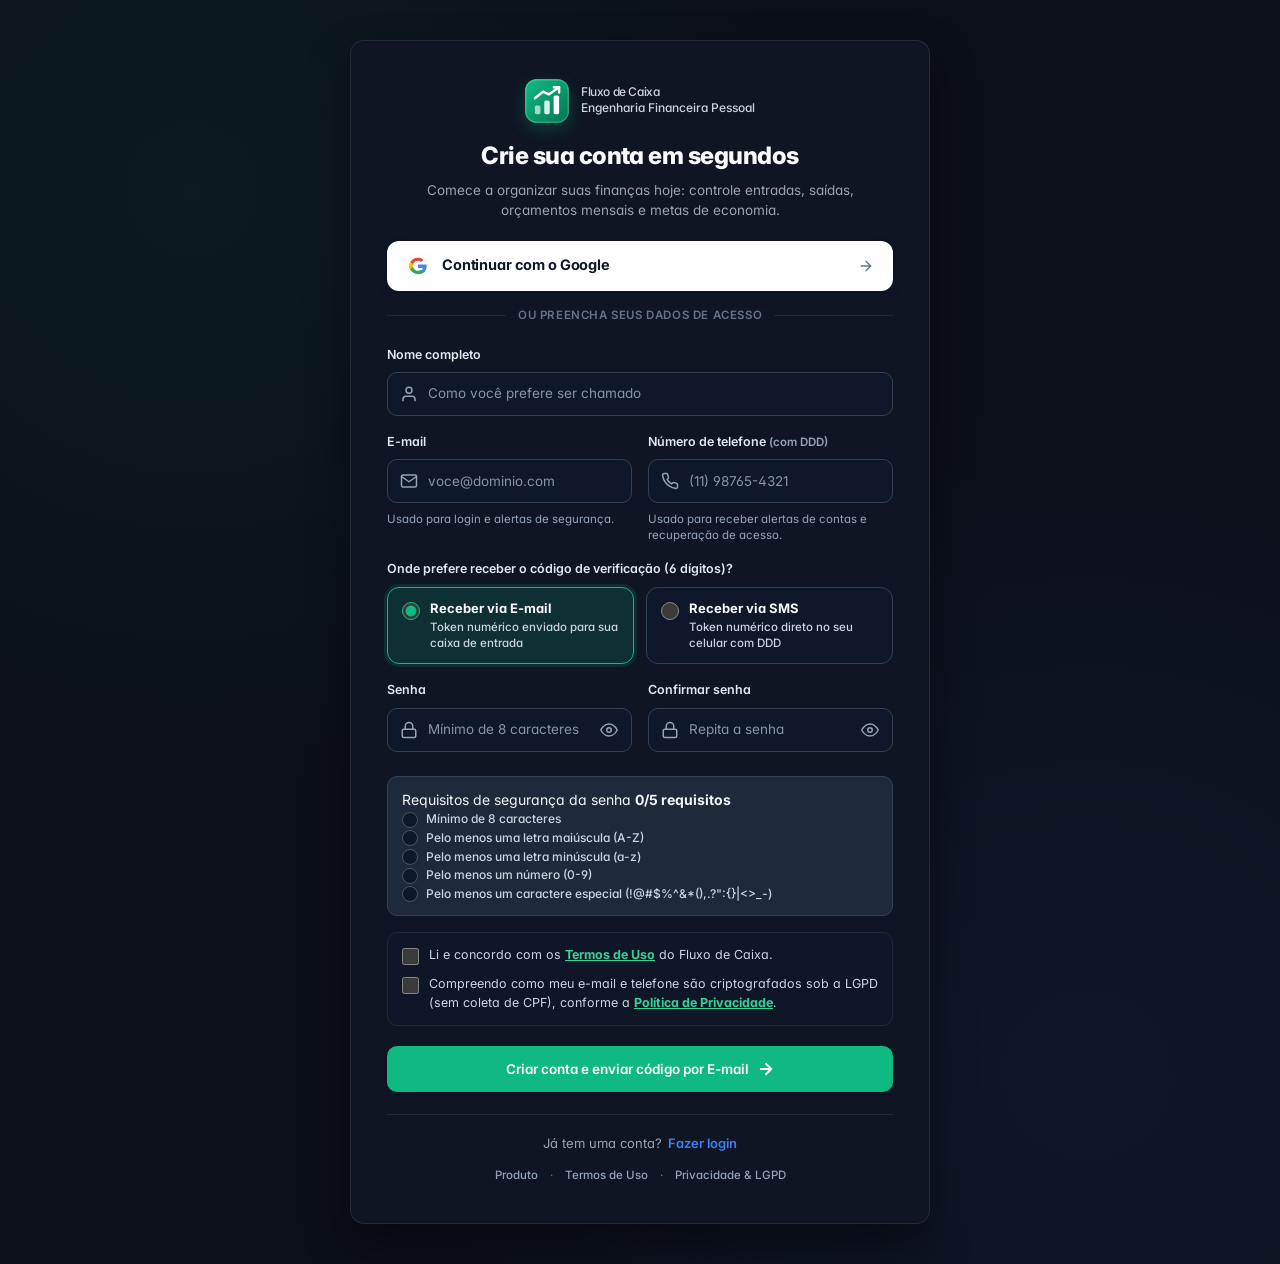
==== commit a1934bae: "feat: atualizar url da api de producao para o railway e focar explicacoes no valor do produto" ====
--- a/frontend/cadastro.html
+++ b/frontend/cadastro.html
@@ -45,7 +45,7 @@
                 <div class="register-header-meta">
                     <h1 id="register-title">Crie sua conta em segundos</h1>
                     <p class="login-description">
-                        Apenas e-mail, telefone e senha — sem pedir seu CPF. Seus dados são protegidos com criptografia Fernet e Argon2id sob a LGPD.
+                        Comece a organizar suas finanças hoje: controle entradas, saídas, orçamentos mensais e metas de economia.
                     </p>
                 </div>
             </div>
@@ -134,7 +134,7 @@
                             >
                         </div>
                         <small class="field-error" id="phone-error" role="alert" hidden></small>
-                        <span class="field-help">Criptografado em repouso (Fernet AES-128).</span>
+                        <span class="field-help">Usado para receber alertas de contas e recuperação de acesso.</span>
                     </div>
                 </div>
 
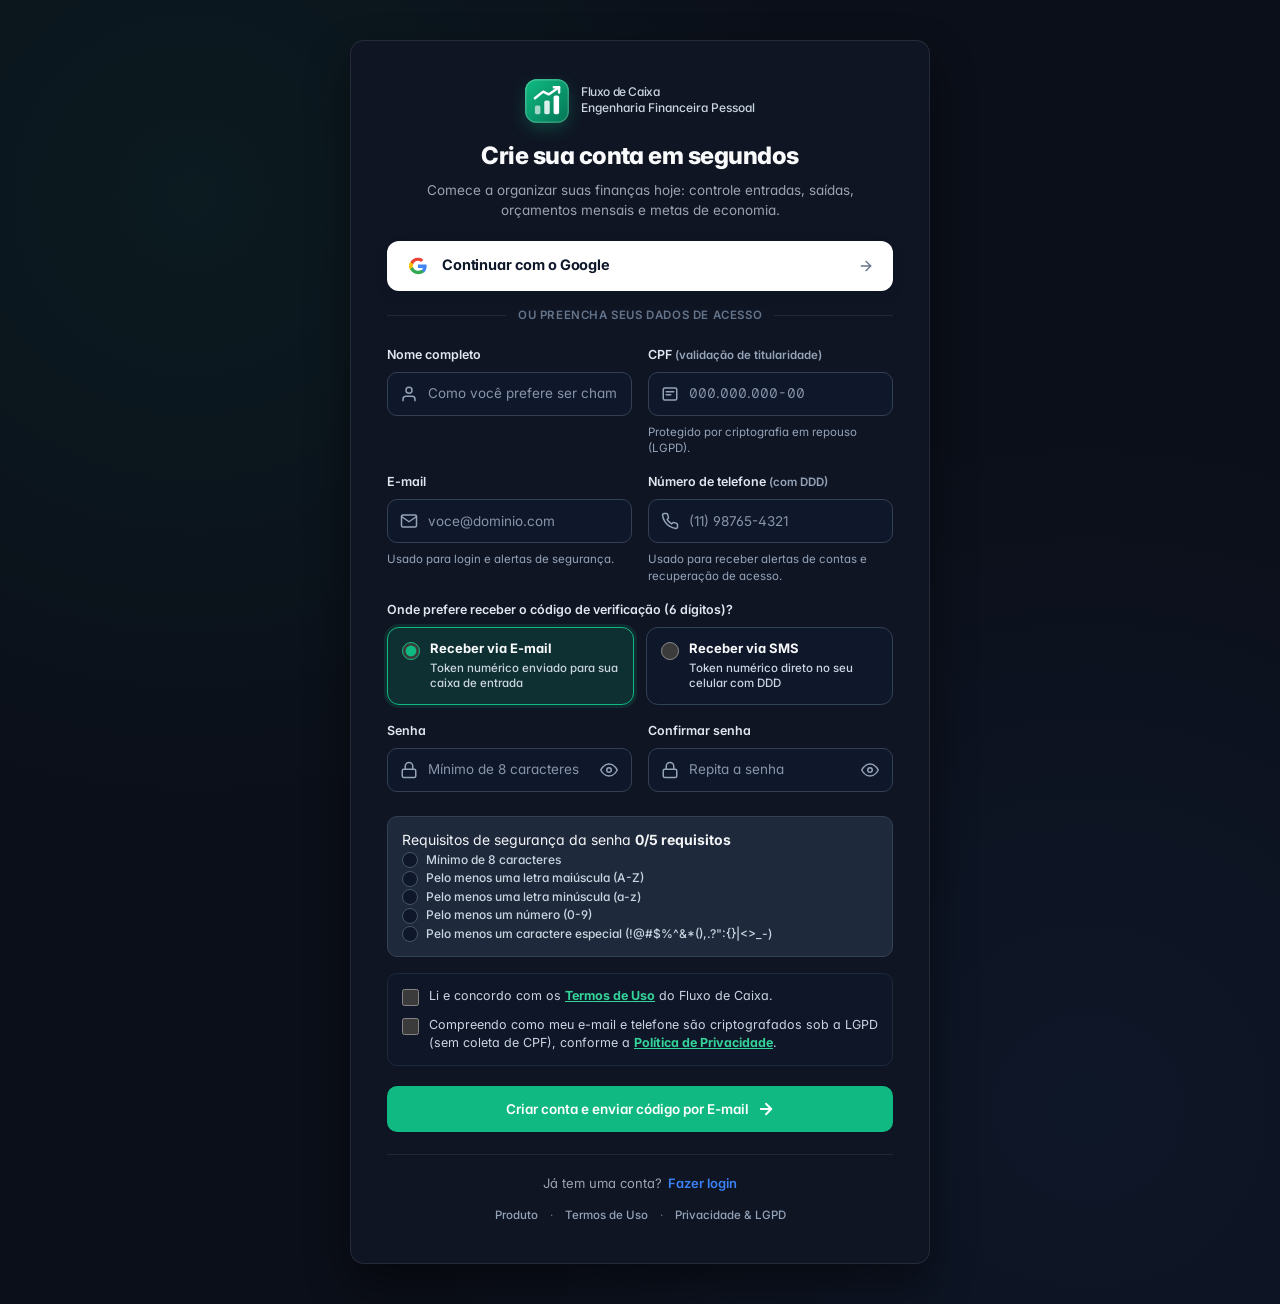
==== commit 6cf77566: "feat(ui-ux): auditoria completa de autenticacao, investimentos, wcag aa e 131 testes aprovados" ====
--- a/frontend/cadastro.html
+++ b/frontend/cadastro.html
@@ -9,10 +9,10 @@
     >
     <title>Fluxo de Caixa | Criar Conta</title>
     <link rel="icon" href="assets/logo.svg" type="image/svg+xml">
-    <link rel="stylesheet" href="css/style.css?v=20">
-    <script src="js/api.js?v=20" defer></script>
-    <script src="js/legal.js?v=20" defer></script>
-    <script src="js/cadastro.js?v=20" defer></script>
+    <link rel="stylesheet" href="css/style.css?v=21">
+    <script src="js/api.js?v=21" defer></script>
+    <script src="js/legal.js?v=21" defer></script>
+    <script src="js/cadastro.js?v=21" defer></script>
 </head>
 <body class="login-page">
     <main class="login-shell register-shell">
@@ -72,23 +72,46 @@
             </div>
 
             <form id="register-form" class="login-form register-form" novalidate>
-                <div class="form-field">
-                    <label for="register-name">Nome completo</label>
-                    <div class="input-icon-wrapper">
-                        <svg class="field-icon" viewBox="0 0 24 24" fill="none" stroke="currentColor" stroke-width="2" stroke-linecap="round" stroke-linejoin="round" aria-hidden="true">
-                            <path d="M20 21v-2a4 4 0 0 0-4-4H8a4 4 0 0 0-4 4v2"></path>
-                            <circle cx="12" cy="7" r="4"></circle>
-                        </svg>
-                        <input
-                            id="register-name"
-                            name="nome_completo"
-                            type="text"
-                            autocomplete="name"
-                            placeholder="Como você prefere ser chamado"
-                            minlength="3"
-                            maxlength="150"
-                            required
-                        >
+                <div class="form-row-2col">
+                    <div class="form-field">
+                        <label for="register-name">Nome completo</label>
+                        <div class="input-icon-wrapper">
+                            <svg class="field-icon" viewBox="0 0 24 24" fill="none" stroke="currentColor" stroke-width="2" stroke-linecap="round" stroke-linejoin="round" aria-hidden="true">
+                                <path d="M20 21v-2a4 4 0 0 0-4-4H8a4 4 0 0 0-4 4v2"></path>
+                                <circle cx="12" cy="7" r="4"></circle>
+                            </svg>
+                            <input
+                                id="register-name"
+                                name="nome_completo"
+                                type="text"
+                                autocomplete="name"
+                                placeholder="Como você prefere ser chamado"
+                                minlength="3"
+                                maxlength="150"
+                                required
+                            >
+                        </div>
+                    </div>
+
+                    <div class="form-field">
+                        <label for="register-cpf">CPF <span class="field-optional">(validação de titularidade)</span></label>
+                        <div class="input-icon-wrapper">
+                            <svg class="field-icon" viewBox="0 0 24 24" fill="none" stroke="currentColor" stroke-width="2" stroke-linecap="round" stroke-linejoin="round" aria-hidden="true">
+                                <rect x="3" y="4" width="18" height="16" rx="2"></rect>
+                                <line x1="7" y1="9" x2="17" y2="9"></line>
+                                <line x1="7" y1="13" x2="13" y2="13"></line>
+                            </svg>
+                            <input
+                                id="register-cpf"
+                                name="cpf"
+                                type="text"
+                                inputmode="numeric"
+                                maxlength="14"
+                                placeholder="000.000.000-00"
+                            >
+                        </div>
+                        <small class="field-error" id="cpf-error" role="alert" hidden></small>
+                        <span class="field-help" id="cpf-feedback">Protegido por criptografia em repouso (LGPD).</span>
                     </div>
                 </div>
 
@@ -250,7 +273,16 @@
                 </div>
 
                 <!-- Checklist Visual Interativo de Força de Senha -->
-                <div class="password-checklist" id="register-password-checklist" aria-live="polite"></div>
+                <div class="password-checklist" id="register-password-checklist" aria-live="polite">
+                    <p class="checklist-title">Requisitos de senha segura:</p>
+                    <ul class="checklist-items">
+                        <li data-rule="tamanho">Mínimo de 8 caracteres</li>
+                        <li data-rule="maiuscula">Pelo menos uma letra maiúscula (A-Z)</li>
+                        <li data-rule="minuscula">Pelo menos uma letra minúscula (a-z)</li>
+                        <li data-rule="numero">Pelo menos um número (0-9)</li>
+                        <li data-rule="especial">Pelo menos um caractere especial (!@#$%&amp;*)</li>
+                    </ul>
+                </div>
 
                 <!-- Consentimento Transparente LGPD (Linguagem Humana) -->
                 <div class="legal-consent-box" role="group" aria-label="Termos e Privacidade LGPD">
--- a/frontend/css/style.css
+++ b/frontend/css/style.css
@@ -5033,6 +5033,47 @@
     }
 }
 
+/* Ilustração Vetorial de Evolução Patrimonial no Split Screen do Login */
+.hero-growth-chart-card {
+    margin: 20px 0 22px;
+    padding: 16px 18px 12px;
+    background: rgba(15, 23, 42, 0.72);
+    border: 1px solid rgba(255, 255, 255, 0.08);
+    border-radius: 12px;
+}
+
+.hero-chart-header {
+    display: flex;
+    align-items: center;
+    justify-content: space-between;
+    margin-bottom: 10px;
+}
+
+.hero-chart-label {
+    font-size: 0.78rem;
+    font-weight: 600;
+    color: #94a3b8;
+    text-transform: uppercase;
+    letter-spacing: 0.04em;
+}
+
+.hero-chart-badge {
+    font-size: 0.75rem;
+    font-weight: 700;
+    color: #34d399;
+    background: rgba(16, 185, 129, 0.14);
+    border: 1px solid rgba(16, 185, 129, 0.28);
+    padding: 3px 9px;
+    border-radius: 999px;
+    font-variant-numeric: tabular-nums;
+}
+
+.hero-growth-svg {
+    display: block;
+    width: 100%;
+    height: auto;
+}
+
 /* 7. Guard rail estrito para prefers-reduced-motion */
 @media (prefers-reduced-motion: reduce) {
     *,
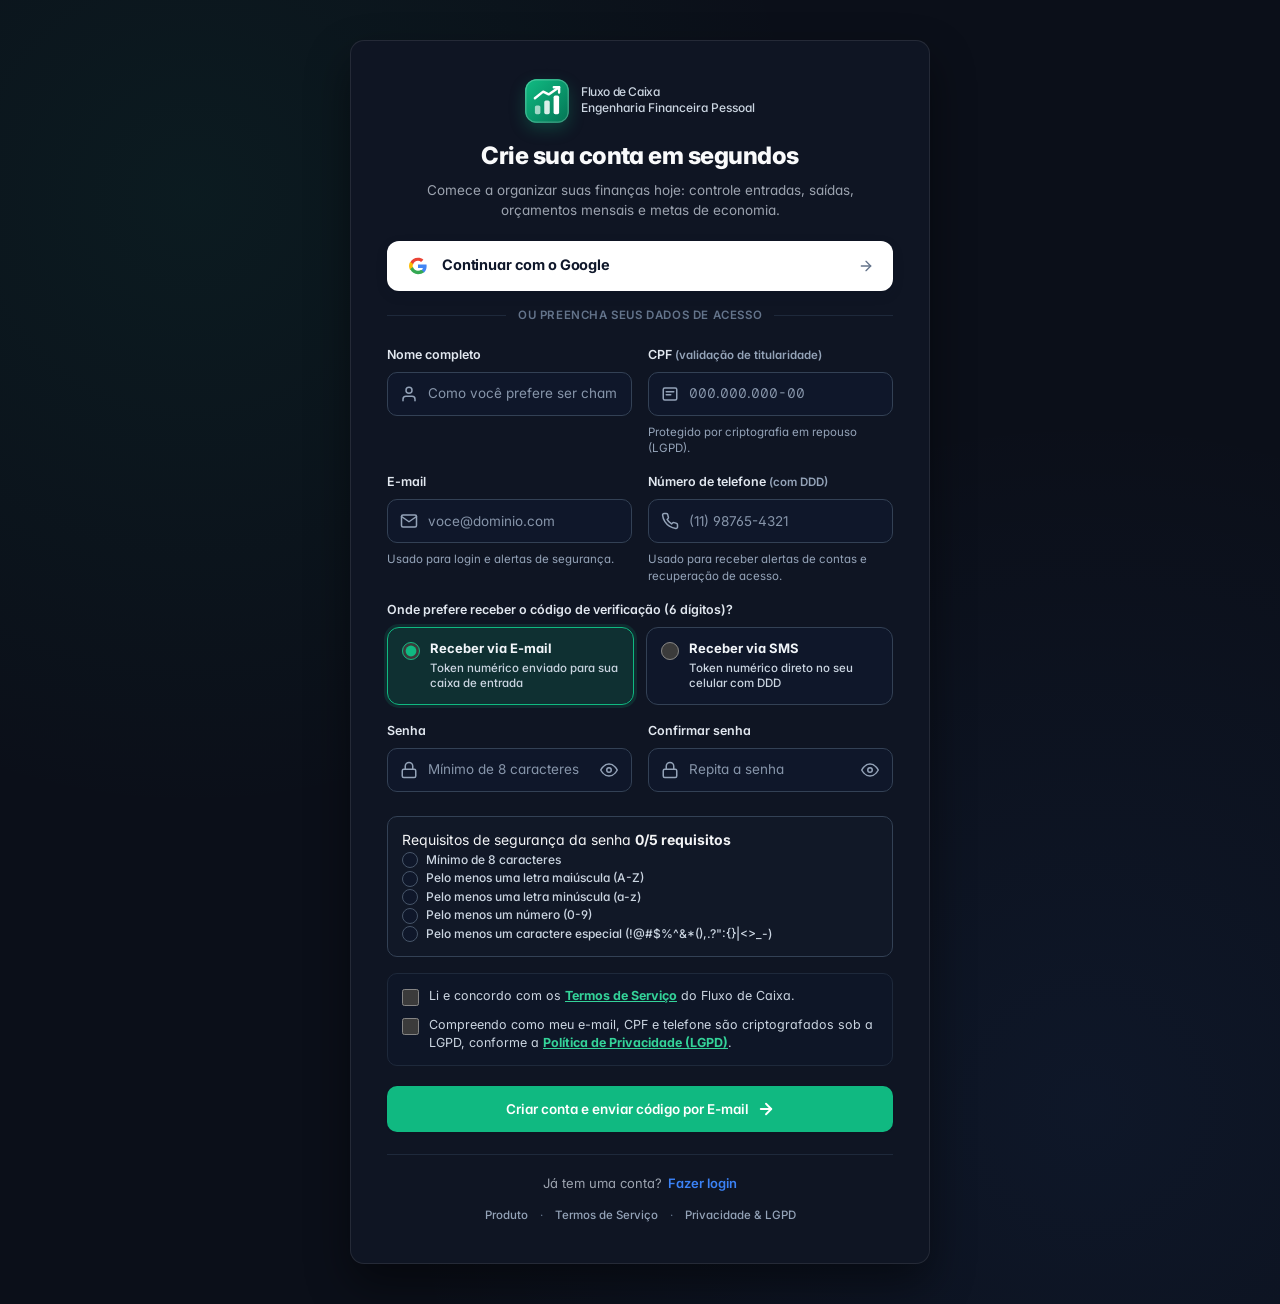
==== commit 1d0994e2: "feat(simulador): adiciona simulador de investimentos com juros compostos, IR regressivo e grafico Ch" ====
--- a/frontend/cadastro.html
+++ b/frontend/cadastro.html
@@ -290,7 +290,7 @@
                         <input type="checkbox" id="accept-terms" name="aceite_termos" required>
                         <span>
                             Li e concordo com os
-                            <button type="button" class="legal-inline-link" data-open-legal="termos">Termos de Uso</button>
+                            <button type="button" class="legal-inline-link" data-open-legal="termos">Termos de Serviço</button>
                             do Fluxo de Caixa.
                         </span>
                     </label>
@@ -298,8 +298,8 @@
                     <label class="legal-checkbox-item" for="accept-privacy">
                         <input type="checkbox" id="accept-privacy" name="aceite_privacidade" required>
                         <span>
-                            Compreendo como meu e-mail e telefone são criptografados sob a LGPD (sem coleta de CPF), conforme a
-                            <button type="button" class="legal-inline-link" data-open-legal="privacidade">Política de Privacidade</button>.
+                            Compreendo como meu e-mail, CPF e telefone são criptografados sob a LGPD, conforme a
+                            <button type="button" class="legal-inline-link" data-open-legal="privacidade">Política de Privacidade (LGPD)</button>.
                         </span>
                     </label>
                 </div>
@@ -328,7 +328,7 @@
             <nav class="auth-legal-bar" aria-label="Links institucionais e privacidade">
                 <a href="inicio.html">Produto</a>
                 <span>·</span>
-                <a href="termos.html" data-open-legal="termos">Termos de Uso</a>
+                <a href="termos.html" data-open-legal="termos">Termos de Serviço</a>
                 <span>·</span>
                 <a href="privacidade.html" data-open-legal="privacidade">Privacidade &amp; LGPD</a>
             </nav>
--- a/frontend/css/style.css
+++ b/frontend/css/style.css
@@ -23,8 +23,11 @@
 
     /* Superfícies do Tema Claro */
     --bg-main: #f8fafc;
+    --bg-app: #f8fafc;
     --bg-card: #ffffff;
+    --bg-surface: #ffffff;
     --bg-input: #ffffff;
+    --border-subtle: #e2e8f0;
     --border-input: #94a3b8;
 
     --color-background: #f8fafc;
@@ -44,12 +47,13 @@
     --color-text-muted: #475569;
 
     /* Bordas nítidas */
-    --color-border: #cbd5e1;
+    --color-border: #e2e8f0;
     --color-border-strong: #94a3b8;
     --color-border-focus: #10b981;
 
-    /* Hierarquia Estrita de Botões no Tema Claro (Verde com TEXTO PRETO) */
+    /* Hierarquia Estrita de Botões no Tema Claro (Verde Institucional com TEXTO ESCURO) */
     --btn-primary-bg: #10b981;
+    --btn-primary-institutional: #059669;
     --btn-primary-hover: #059669;
     --btn-primary-text: #0b0f19;
     --btn-primary-weight: 700;
@@ -99,22 +103,25 @@
 
     /* Superfícies do Tema Escuro */
     --bg-main: #0b0f19;
+    --bg-app: #0f172a;
     --bg-card: #111827;
+    --bg-surface: #1e293b;
     --bg-input: #0f172a;
+    --border-subtle: #334155;
     --border-input: #334155;
 
-    --color-background: #0b0f19;
-    --color-surface: #111827;
-    --color-surface-subtle: #1e293b;
+    --color-background: #0f172a;
+    --color-surface: #1e293b;
+    --color-surface-subtle: #111827;
     --color-surface-hover: #273549;
     --color-input-bg: #0f172a;
     --color-input-focus-bg: #1e293b;
     --color-input-border: #334155;
 
     /* Tipografia de Alto Contraste no Tema Escuro */
-    --text-primary: #f8fafc;
+    --text-primary: #f1f5f9;
     --text-secondary: #cbd5e1;
-    --color-text: #f8fafc;
+    --color-text: #f1f5f9;
     --color-label: #e2e8f0;
     --color-text-secondary: #cbd5e1;
     --color-text-muted: #94a3b8;
@@ -124,7 +131,7 @@
     --color-border-strong: #475569;
     --color-border-focus: #10b981;
 
-    /* Hierarquia Estrita de Botões no Tema Escuro (Verde com TEXTO BRANCO) */
+    /* Hierarquia Estrita de Botões no Tema Escuro (Verde Esmeralda com TEXTO BRANCO) */
     --btn-primary-bg: #10b981;
     --btn-primary-hover: #059669;
     --btn-primary-text: #ffffff;
@@ -135,9 +142,9 @@
     --btn-secondary-border: #475569;
     --btn-secondary-text: #f8fafc;
 
-    --btn-logout-bg: #dc2626;
-    --btn-logout-hover: #991b1b;
-    --btn-logout-border: #b91c1c;
+    --btn-logout-bg: #ef4444;
+    --btn-logout-hover: #dc2626;
+    --btn-logout-border: #dc2626;
     --btn-logout-text: #ffffff;
 
     --color-income: #34d399;
@@ -5074,6 +5081,175 @@
     height: auto;
 }
 
+/* Página dedicada "Continuar com o Google" (google-auth.html) e cartões gerenciáveis */
+.account-summary-manage {
+    padding: 16px;
+    margin-bottom: 8px;
+}
+
+.google-auth-page {
+    min-height: 100vh;
+    display: flex;
+    flex-direction: column;
+    align-items: center;
+    justify-content: center;
+    padding: 24px 16px;
+    background: var(--bg-app);
+    color: var(--text-primary);
+}
+
+.google-auth-card {
+    width: 100%;
+    max-width: 448px;
+    background: var(--bg-surface);
+    border: 1px solid var(--border-subtle);
+    border-radius: 16px;
+    overflow: hidden;
+    box-shadow: 0 20px 50px rgba(0, 0, 0, 0.22);
+}
+
+.google-auth-top-bar {
+    display: flex;
+    align-items: center;
+    gap: 10px;
+    padding: 14px 24px;
+    border-bottom: 1px solid var(--border-subtle);
+    font-size: 0.875rem;
+    color: var(--text-secondary);
+}
+
+.google-auth-body {
+    padding: 32px 32px 28px;
+}
+
+.google-auth-header {
+    text-align: center;
+    margin-bottom: 24px;
+}
+
+.google-auth-app-badge {
+    display: inline-flex;
+    align-items: center;
+    justify-content: center;
+    margin-bottom: 14px;
+}
+
+.google-auth-header h1 {
+    font-size: 1.5rem;
+    font-weight: 600;
+    letter-spacing: -0.02em;
+    margin: 0 0 8px;
+    color: var(--text-primary);
+}
+
+.google-auth-header p {
+    font-size: 0.95rem;
+    color: var(--text-secondary);
+    margin: 0;
+}
+
+.google-auth-app-link {
+    color: #10b981;
+    font-weight: 600;
+}
+
+.google-accounts-list {
+    list-style: none;
+    padding: 0;
+    margin: 0 0 16px;
+    border: 1px solid var(--border-subtle);
+    border-radius: 12px;
+    overflow: hidden;
+}
+
+.google-account-item {
+    display: flex;
+    align-items: center;
+    gap: 14px;
+    width: 100%;
+    padding: 14px 16px;
+    background: transparent;
+    border: none;
+    border-bottom: 1px solid var(--border-subtle);
+    color: var(--text-primary);
+    text-align: left;
+    cursor: pointer;
+    transition: background-color 160ms cubic-bezier(0.22, 1, 0.36, 1);
+    font-family: inherit;
+}
+
+.google-account-item:last-child {
+    border-bottom: none;
+}
+
+.google-account-item:hover {
+    background: rgba(16, 185, 129, 0.08);
+}
+
+.google-account-avatar {
+    width: 38px;
+    height: 38px;
+    border-radius: 50%;
+    background: linear-gradient(135deg, #10b981, #047857);
+    color: #ffffff;
+    display: flex;
+    align-items: center;
+    justify-content: center;
+    font-weight: 700;
+    font-size: 1rem;
+    flex-shrink: 0;
+}
+
+.google-account-meta {
+    display: flex;
+    flex-direction: column;
+    min-width: 0;
+    flex: 1;
+}
+
+.google-account-name {
+    font-weight: 600;
+    font-size: 0.9375rem;
+    color: var(--text-primary);
+    white-space: nowrap;
+    overflow: hidden;
+    text-overflow: ellipsis;
+}
+
+.google-account-email {
+    font-size: 0.8125rem;
+    color: var(--text-secondary);
+    white-space: nowrap;
+    overflow: hidden;
+    text-overflow: ellipsis;
+}
+
+.google-auth-use-another-btn {
+    width: 100%;
+    margin-bottom: 12px;
+}
+
+.google-auth-field-spaced {
+    margin-top: 14px;
+}
+
+.google-auth-actions {
+    display: flex;
+    align-items: center;
+    justify-content: space-between;
+    gap: 12px;
+    margin-top: 22px;
+}
+
+.google-auth-footer-note {
+    margin-top: 22px;
+    padding-top: 16px;
+    border-top: 1px solid var(--border-subtle);
+    font-size: 0.78rem;
+    line-height: 1.5;
+    color: var(--text-secondary);
+}
+
 /* 7. Guard rail estrito para prefers-reduced-motion */
 @media (prefers-reduced-motion: reduce) {
     *,
@@ -5085,3 +5261,105 @@
         scroll-behavior: auto !important;
     }
 }
+
+/* =========================================================
+   8. SIMULADOR DE INVESTIMENTOS (JUROS COMPOSTOS E PROJEÇÃO)
+========================================================= */
+
+.simulator-panel {
+    border: 1px solid var(--color-border);
+    background: var(--color-surface);
+}
+
+.simulator-form {
+    margin-bottom: 22px;
+    padding: 20px;
+    border: 1px solid var(--color-border);
+    border-radius: 12px;
+    background: var(--color-surface-subtle);
+}
+
+.simulator-form-grid {
+    display: grid;
+    grid-template-columns: repeat(3, minmax(0, 1fr));
+    gap: 16px;
+    align-items: start;
+}
+
+.simulator-period-group {
+    display: grid;
+    grid-template-columns: minmax(0, 1.15fr) minmax(110px, 0.85fr);
+    gap: 10px;
+    align-items: center;
+}
+
+.simulator-actions {
+    display: flex;
+    align-items: flex-end;
+    justify-content: flex-end;
+    grid-column: 1 / -1;
+    padding-top: 4px;
+}
+
+.btn-simular {
+    min-width: 190px;
+    min-height: 45px;
+    background-color: #059669 !important;
+    border-color: #047857 !important;
+    color: #ffffff !important;
+    font-weight: 700;
+    border-radius: 10px;
+}
+
+.btn-simular:hover:not(:disabled) {
+    background-color: #047857 !important;
+    border-color: #065f46 !important;
+    color: #ffffff !important;
+}
+
+.simulator-results-grid {
+    margin-top: 18px;
+    margin-bottom: 22px;
+}
+
+.simulator-highlight-net {
+    border-color: rgba(16, 185, 129, 0.45) !important;
+    background: linear-gradient(180deg, rgba(16, 185, 129, 0.07) 0%, var(--color-surface) 100%);
+}
+
+.simulator-chart-box {
+    padding: 20px;
+    border: 1px solid var(--color-border);
+    border-radius: 12px;
+    background: var(--color-surface-subtle);
+}
+
+.simulator-chart-header {
+    display: flex;
+    align-items: center;
+    justify-content: space-between;
+    flex-wrap: wrap;
+    gap: 12px;
+    margin-bottom: 14px;
+}
+
+.simulator-chart-header .chart-subtitle {
+    margin-bottom: 0;
+}
+
+@media (max-width: 960px) {
+    .simulator-form-grid {
+        grid-template-columns: repeat(2, minmax(0, 1fr));
+    }
+}
+
+@media (max-width: 640px) {
+    .simulator-form-grid,
+    .simulator-period-group {
+        grid-template-columns: 1fr;
+    }
+
+    .btn-simular {
+        width: 100%;
+    }
+}
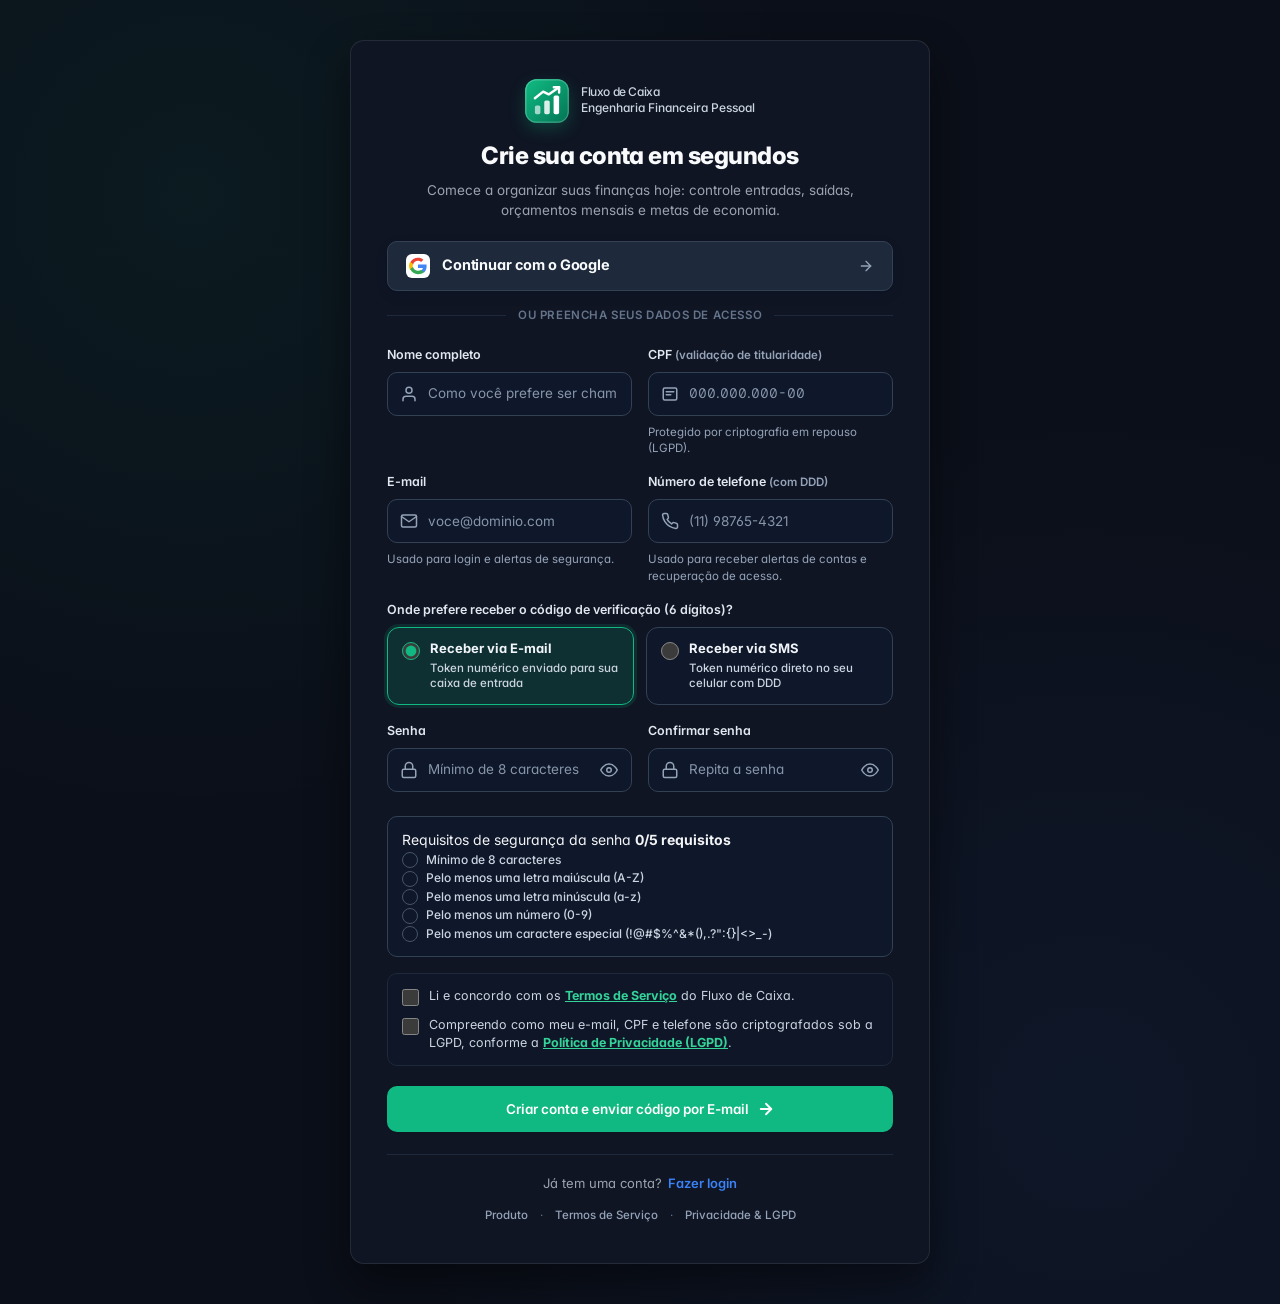
==== commit a1f673ba: "feat(ui,security,lgpd): refina landing/CTA, validacao CPF/OTP anti-bot, Google OAuth, termos LGPD e " ====
--- a/frontend/cadastro.html
+++ b/frontend/cadastro.html
@@ -5,14 +5,14 @@
     <meta name="viewport" content="width=device-width, initial-scale=1.0">
     <meta
         name="description"
-        content="Crie sua conta no Fluxo de Caixa sem burocracia e sem CPF. Controle financeiro com login Google ou verificação 2FA por E-mail e SMS."
+        content="Crie sua conta no Fluxo de Caixa. Controle financeiro com validação de CPF sob a LGPD, login Google e verificação 2FA por E-mail e SMS."
     >
     <title>Fluxo de Caixa | Criar Conta</title>
     <link rel="icon" href="assets/logo.svg" type="image/svg+xml">
-    <link rel="stylesheet" href="css/style.css?v=21">
-    <script src="js/api.js?v=21" defer></script>
-    <script src="js/legal.js?v=21" defer></script>
-    <script src="js/cadastro.js?v=21" defer></script>
+    <link rel="stylesheet" href="css/style.css?v=23">
+    <script src="js/api.js?v=23" defer></script>
+    <script src="js/legal.js?v=23" defer></script>
+    <script src="js/cadastro.js?v=23" defer></script>
 </head>
 <body class="login-page">
     <main class="login-shell register-shell">
--- a/frontend/css/style.css
+++ b/frontend/css/style.css
@@ -89,7 +89,8 @@
 html[data-theme="dark"],
 body.dark-theme,
 body.login-page,
-body.landing-page {
+body.landing-page,
+body.google-auth-page {
     color-scheme: dark;
 
     --color-primary: #10b981;
@@ -101,10 +102,10 @@
     --color-blue-dark: #1d4ed8;
     --color-blue-light: rgba(59, 130, 246, 0.16);
 
-    /* Superfícies do Tema Escuro */
+    /* Superfícies do Tema Escuro (#0F172A, #1E293B, #334155) */
     --bg-main: #0b0f19;
     --bg-app: #0f172a;
-    --bg-card: #111827;
+    --bg-card: #1e293b;
     --bg-surface: #1e293b;
     --bg-input: #0f172a;
     --border-subtle: #334155;
@@ -112,8 +113,8 @@
 
     --color-background: #0f172a;
     --color-surface: #1e293b;
-    --color-surface-subtle: #111827;
-    --color-surface-hover: #273549;
+    --color-surface-subtle: #0f172a;
+    --color-surface-hover: #334155;
     --color-input-bg: #0f172a;
     --color-input-focus-bg: #1e293b;
     --color-input-border: #334155;
@@ -5353,13 +5354,161 @@
     }
 }
 
-@media (max-width: 640px) {
-    .simulator-form-grid,
-    .simulator-period-group {
-        grid-template-columns: 1fr;
-    }
-
-    .btn-simular {
-        width: 100%;
-    }
-}
+    @media (max-width: 640px) {
+        .simulator-form-grid,
+        .simulator-period-group {
+            grid-template-columns: 1fr;
+        }
+
+        .btn-simular {
+            width: 100%;
+        }
+    }
+
+/* =========================================================
+   9. BLINDAGEM DO TEMA ESCURO CONTRA FUNDOS BRANCOS E CTA HERO
+========================================================= */
+
+.hero-cta-row {
+    display: flex;
+    align-items: center;
+    flex-wrap: wrap;
+    gap: 12px;
+    margin-bottom: 24px;
+}
+
+.hero-cta-btn {
+    min-height: 46px;
+    padding: 0 22px;
+    border-radius: 10px;
+    background: #059669 !important;
+    border: 1px solid #10b981 !important;
+    color: #ffffff !important;
+    font-weight: 700;
+    box-shadow: 0 4px 14px rgba(5, 150, 105, 0.28);
+}
+
+.hero-cta-btn:hover:not(:disabled) {
+    background: #047857 !important;
+    border-color: #34d399 !important;
+    color: #ffffff !important;
+}
+
+.hero-secondary-btn {
+    min-height: 46px;
+    padding: 0 18px;
+    border-radius: 10px;
+    background: #1e293b !important;
+    border: 1px solid #334155 !important;
+    color: #f1f5f9 !important;
+    font-weight: 600;
+}
+
+.hero-secondary-btn:hover:not(:disabled) {
+    background: #334155 !important;
+    border-color: #475569 !important;
+    color: #ffffff !important;
+}
+
+html[data-theme="dark"] .btn-google-oauth,
+body.dark-theme .btn-google-oauth,
+body.login-page .btn-google-oauth,
+body.landing-page .btn-google-oauth,
+body.google-auth-page .btn-google-oauth {
+    background: #1e293b;
+    border: 1px solid #334155;
+    color: #f8fafc;
+    border-radius: 10px;
+}
+
+html[data-theme="dark"] .btn-google-oauth .btn-google-label,
+body.dark-theme .btn-google-oauth .btn-google-label,
+body.login-page .btn-google-oauth .btn-google-label,
+body.landing-page .btn-google-oauth .btn-google-label,
+body.google-auth-page .btn-google-oauth .btn-google-label {
+    color: #f8fafc;
+}
+
+html[data-theme="dark"] .btn-google-oauth .btn-google-arrow,
+body.dark-theme .btn-google-oauth .btn-google-arrow,
+body.login-page .btn-google-oauth .btn-google-arrow,
+body.landing-page .btn-google-oauth .btn-google-arrow,
+body.google-auth-page .btn-google-oauth .btn-google-arrow {
+    color: #94a3b8;
+}
+
+html[data-theme="dark"] .btn-google-oauth:hover:not(:disabled),
+body.dark-theme .btn-google-oauth:hover:not(:disabled),
+body.login-page .btn-google-oauth:hover:not(:disabled),
+body.landing-page .btn-google-oauth:hover:not(:disabled),
+body.google-auth-page .btn-google-oauth:hover:not(:disabled) {
+    background: #334155;
+    border-color: #10b981;
+    color: #ffffff;
+}
+
+html[data-theme="dark"] .btn-google-oauth:hover:not(:disabled) .btn-google-arrow,
+body.dark-theme .btn-google-oauth:hover:not(:disabled) .btn-google-arrow,
+body.login-page .btn-google-oauth:hover:not(:disabled) .btn-google-arrow,
+body.landing-page .btn-google-oauth:hover:not(:disabled) .btn-google-arrow,
+body.google-auth-page .btn-google-oauth:hover:not(:disabled) .btn-google-arrow {
+    color: #ffffff;
+}
+
+html[data-theme="dark"] .form-dialog,
+body.dark-theme .form-dialog,
+body.login-page .form-dialog,
+body.landing-page .form-dialog,
+body.google-auth-page .form-dialog,
+html[data-theme="dark"] .summary-card,
+body.dark-theme .summary-card,
+html[data-theme="dark"] .panel,
+body.dark-theme .panel,
+html[data-theme="dark"] .alerts-panel,
+body.dark-theme .alerts-panel,
+html[data-theme="dark"] .budget-panel,
+body.dark-theme .budget-panel,
+html[data-theme="dark"] .category-card,
+body.dark-theme .category-card,
+html[data-theme="dark"] .custom-select-menu,
+body.dark-theme .custom-select-menu,
+body.login-page .custom-select-menu {
+    background-color: #1e293b;
+    border-color: #334155;
+    color: #f1f5f9;
+}
+
+html[data-theme="dark"] .goal-card,
+body.dark-theme .goal-card,
+html[data-theme="dark"] .budget-card,
+body.dark-theme .budget-card,
+html[data-theme="dark"] .account-summary,
+body.dark-theme .account-summary,
+html[data-theme="dark"] .chart-box,
+body.dark-theme .chart-box,
+html[data-theme="dark"] .filter-bar,
+body.dark-theme .filter-bar,
+html[data-theme="dark"] .simulator-form,
+body.dark-theme .simulator-form,
+html[data-theme="dark"] .simulator-chart-box,
+body.dark-theme .simulator-chart-box,
+html[data-theme="dark"] .custom-select-trigger,
+body.dark-theme .custom-select-trigger,
+body.login-page .custom-select-trigger {
+    background-color: #0f172a;
+    border-color: #334155;
+    color: #f1f5f9;
+}
+
+html[data-theme="dark"] select,
+html[data-theme="dark"] select option,
+body.dark-theme select,
+body.dark-theme select option,
+body.login-page select,
+body.login-page select option,
+body.google-auth-page select,
+body.google-auth-page select option {
+    background-color: #0f172a;
+    border-color: #334155;
+    color: #f1f5f9;
+}
